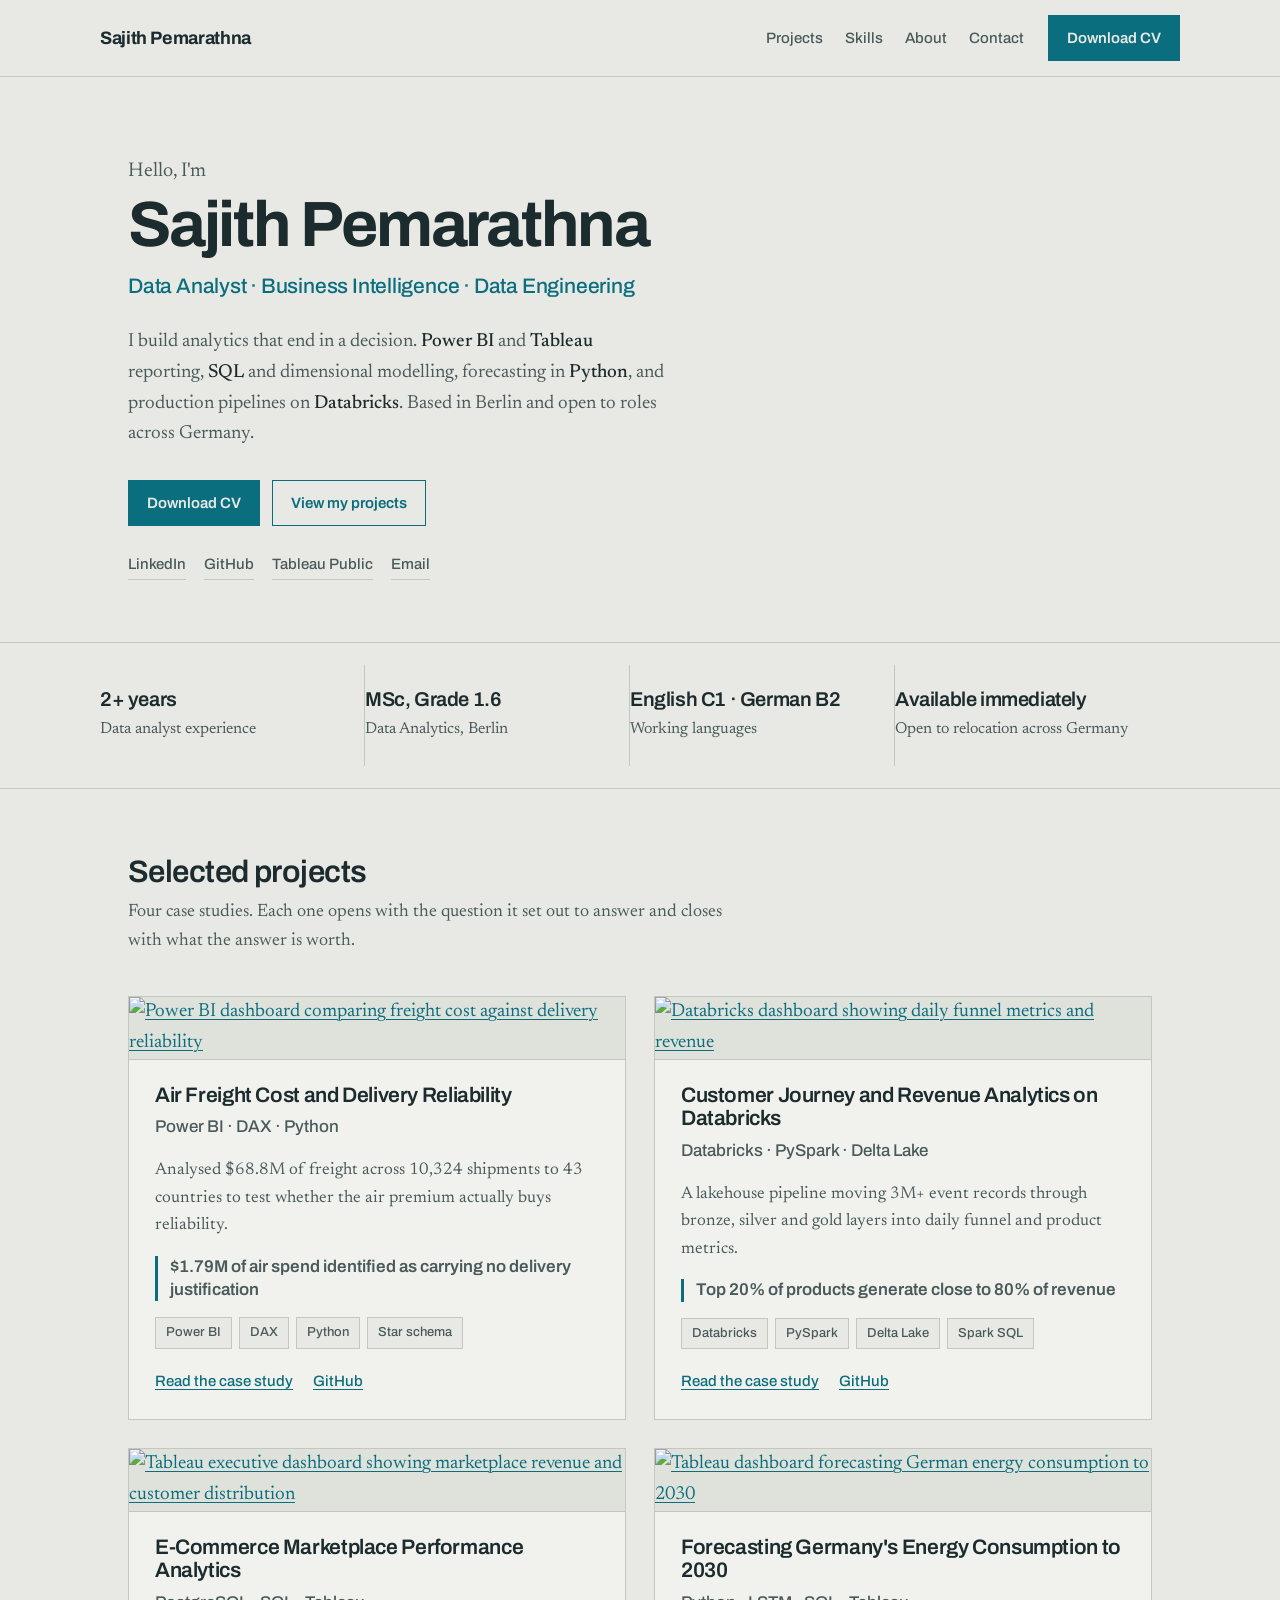
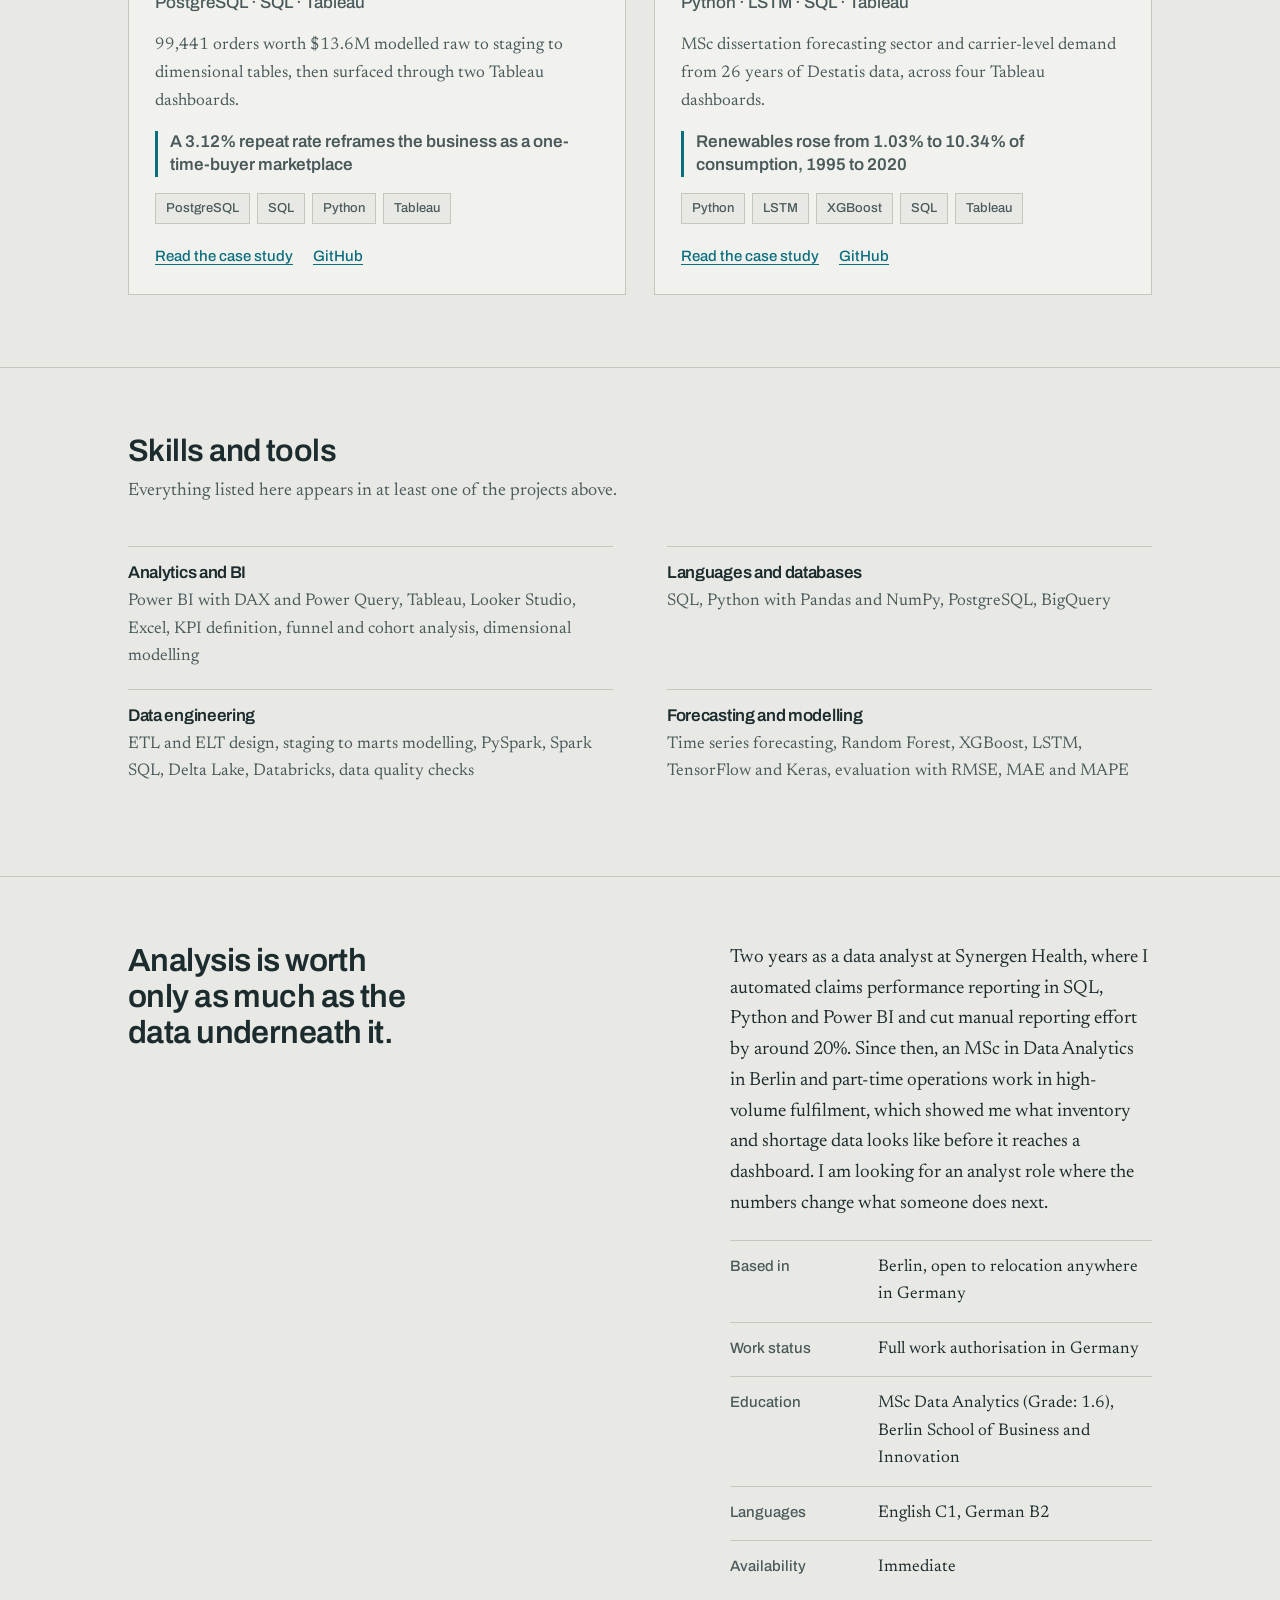
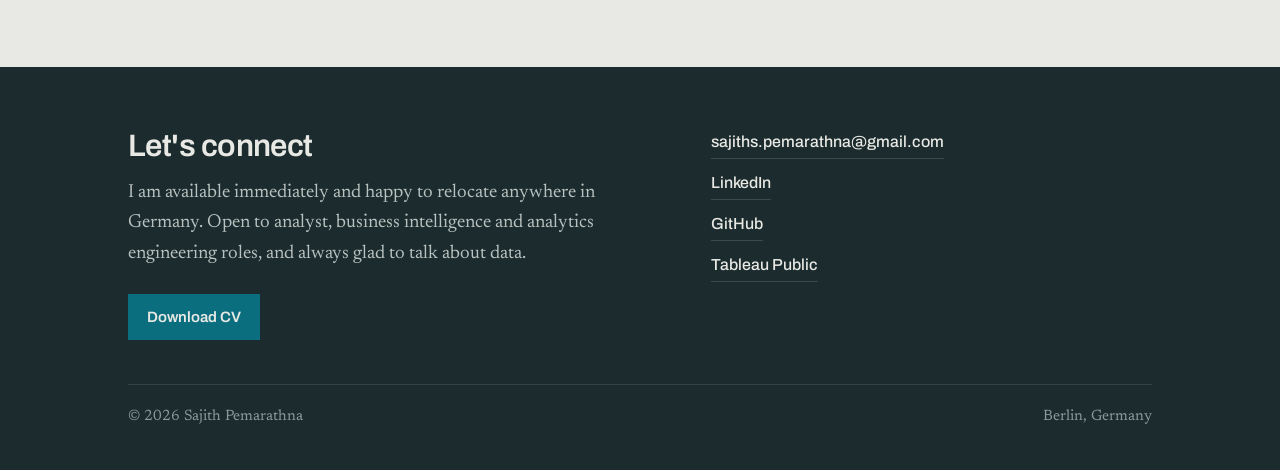
==== index.html @ 8b167ed7 "Add files via upload" ====
<!DOCTYPE html>
<html lang="en">
<head>
<meta charset="utf-8">
<meta name="viewport" content="width=device-width, initial-scale=1">
<title>Sajith Pemarathna — Data Analyst, Berlin</title>
<meta name="description" content="Data analyst in Berlin. Power BI, Tableau, SQL, Python and Databricks. Freight cost analytics, production data pipelines, marketplace performance and energy forecasting.">
<link rel="preconnect" href="https://fonts.googleapis.com">
<link rel="preconnect" href="https://fonts.gstatic.com" crossorigin>
<link href="https://fonts.googleapis.com/css2?family=Archivo:wght@400;500;600;700&family=Newsreader:ital,opsz,wght@0,6..72,300;0,6..72,400;0,6..72,500;1,6..72,400&display=swap" rel="stylesheet">
<link rel="stylesheet" href="style.css">
</head>

<body>

<nav class="nav">
  <div class="wrap nav-inner">
    <a class="nav-name" href="index.html">Sajith Pemarathna</a>
    <div class="nav-right">
      <div class="nav-links">
        <a href="#work">Projects</a>
        <a href="#skills">Skills</a>
        <a href="#about">About</a>
        <a href="#contact">Contact</a>
      </div>
      <a class="btn btn-solid" href="cv/Sajith-Pemarathna-CV.pdf" download>Download CV</a>
    </div>
  </div>
</nav>

<header class="hero">
  <div class="wrap hero-grid">
    <div>
      <p class="hero-eyebrow">Hello, I'm</p>
      <h1 class="hero-name">Sajith Pemarathna</h1>
      <p class="hero-role">Data Analyst · Business Intelligence · Data Engineering</p>
      <p class="hero-blurb">I build analytics that end in a decision. <strong>Power BI</strong> and <strong>Tableau</strong> reporting, <strong>SQL</strong> and dimensional modelling, forecasting in <strong>Python</strong>, and production pipelines on <strong>Databricks</strong>. Based in Berlin and open to roles across Germany.</p>
      <div class="hero-cta">
        <a class="btn btn-solid" href="cv/Sajith-Pemarathna-CV.pdf" download>Download CV</a>
        <a class="btn btn-ghost" href="#work">View my projects</a>
      </div>
      <div class="hero-social">
        <a href="https://www.linkedin.com/in/sajith-pemarathna">LinkedIn</a>
        <a href="https://github.com/Sajithpemarathna">GitHub</a>
        <a href="https://public.tableau.com/app/profile/sajith.pemarathna">Tableau Public</a>
        <a href="mailto:sajiths.pemarathna@gmail.com">Email</a>
      </div>
    </div>
    <div class="portrait">
      <img src="images/profile.jpg" alt="Sajith Pemarathna" onerror="this.closest('.portrait').remove()">
    </div>
  </div>
</header>

<section class="facts-strip">
  <div class="wrap">
    <div><b>2+ years</b><span>Data analyst experience</span></div>
    <div><b>MSc, Grade 1.6</b><span>Data Analytics, Berlin</span></div>
    <div><b>English C1 · German B2</b><span>Working languages</span></div>
    <div><b>Available immediately</b><span>Open to relocation across Germany</span></div>
  </div>
</section>

<section id="work" class="band">
  <div class="wrap">
    <h2 class="band-title">Selected projects</h2>
    <p class="band-sub">Four case studies. Each one opens with the question it set out to answer and closes with what the answer is worth.</p>

    <div class="cards">

      <article class="card">
        <a class="card-thumb" href="project-freight.html"><img src="images/thumb-freight.jpg" alt="Power BI dashboard comparing freight cost against delivery reliability"></a>
        <div class="card-body">
          <h3><a href="project-freight.html">Air Freight Cost and Delivery Reliability</a></h3>
          <p class="card-kicker">Power BI · DAX · Python</p>
          <p>Analysed $68.8M of freight across 10,324 shipments to 43 countries to test whether the air premium actually buys reliability.</p>
          <p class="card-stat">$1.79M of air spend identified as carrying no delivery justification</p>
          <div class="tags"><span>Power BI</span><span>DAX</span><span>Python</span><span>Star schema</span></div>
          <div class="card-links">
            <a href="project-freight.html">Read the case study</a>
            <a href="https://github.com/Sajithpemarathna/freight-cost-reliability-powerbi">GitHub</a>
          </div>
        </div>
      </article>

      <article class="card">
        <a class="card-thumb" href="project-databricks.html"><img src="images/thumb-databricks.jpg" alt="Databricks dashboard showing daily funnel metrics and revenue"></a>
        <div class="card-body">
          <h3><a href="project-databricks.html">Customer Journey and Revenue Analytics on Databricks</a></h3>
          <p class="card-kicker">Databricks · PySpark · Delta Lake</p>
          <p>A lakehouse pipeline moving 3M+ event records through bronze, silver and gold layers into daily funnel and product metrics.</p>
          <p class="card-stat">Top 20% of products generate close to 80% of revenue</p>
          <div class="tags"><span>Databricks</span><span>PySpark</span><span>Delta Lake</span><span>Spark SQL</span></div>
          <div class="card-links">
            <a href="project-databricks.html">Read the case study</a>
            <a href="https://github.com/Sajithpemarathna/ecommerce-product-funnel-analytics-databricks">GitHub</a>
          </div>
        </div>
      </article>

      <article class="card">
        <a class="card-thumb" href="project-marketplace.html"><img src="images/thumb-marketplace.jpg" alt="Tableau executive dashboard showing marketplace revenue and customer distribution"></a>
        <div class="card-body">
          <h3><a href="project-marketplace.html">E-Commerce Marketplace Performance Analytics</a></h3>
          <p class="card-kicker">PostgreSQL · SQL · Tableau</p>
          <p>99,441 orders worth $13.6M modelled raw to staging to dimensional tables, then surfaced through two Tableau dashboards.</p>
          <p class="card-stat">A 3.12% repeat rate reframes the business as a one-time-buyer marketplace</p>
          <div class="tags"><span>PostgreSQL</span><span>SQL</span><span>Python</span><span>Tableau</span></div>
          <div class="card-links">
            <a href="project-marketplace.html">Read the case study</a>
            <a href="https://github.com/Sajithpemarathna/olist-ecommerce-analytics">GitHub</a>
          </div>
        </div>
      </article>

      <article class="card">
        <a class="card-thumb" href="project-energy.html"><img src="images/thumb-energy.jpg" alt="Tableau dashboard forecasting German energy consumption to 2030"></a>
        <div class="card-body">
          <h3><a href="project-energy.html">Forecasting Germany's Energy Consumption to 2030</a></h3>
          <p class="card-kicker">Python · LSTM · SQL · Tableau</p>
          <p>MSc dissertation forecasting sector and carrier-level demand from 26 years of Destatis data, across four Tableau dashboards.</p>
          <p class="card-stat">Renewables rose from 1.03% to 10.34% of consumption, 1995 to 2020</p>
          <div class="tags"><span>Python</span><span>LSTM</span><span>XGBoost</span><span>SQL</span><span>Tableau</span></div>
          <div class="card-links">
            <a href="project-energy.html">Read the case study</a>
            <a href="https://github.com/Sajithpemarathna/Energy-Consumption-Forecasting-in-Germany-Using-Machine-Learning">GitHub</a>
          </div>
        </div>
      </article>

    </div>
  </div>
</section>

<section id="skills" class="band">
  <div class="wrap">
    <h2 class="band-title">Skills and tools</h2>
    <p class="band-sub">Everything listed here appears in at least one of the projects above.</p>
    <div class="skills">
      <div>
        <h3>Analytics and BI</h3>
        <p>Power BI with DAX and Power Query, Tableau, Looker Studio, Excel, KPI definition, funnel and cohort analysis, dimensional modelling</p>
      </div>
      <div>
        <h3>Languages and databases</h3>
        <p>SQL, Python with Pandas and NumPy, PostgreSQL, BigQuery</p>
      </div>
      <div>
        <h3>Data engineering</h3>
        <p>ETL and ELT design, staging to marts modelling, PySpark, Spark SQL, Delta Lake, Databricks, data quality checks</p>
      </div>
      <div>
        <h3>Forecasting and modelling</h3>
        <p>Time series forecasting, Random Forest, XGBoost, LSTM, TensorFlow and Keras, evaluation with RMSE, MAE and MAPE</p>
      </div>
    </div>
  </div>
</section>

<section id="about" class="band">
  <div class="wrap about-grid">
    <div>
      <h2>Analysis is worth only as much as the data underneath it.</h2>
    </div>
    <div>
      <p>Two years as a data analyst at Synergen Health, where I automated claims performance reporting in SQL, Python and Power BI and cut manual reporting effort by around 20%. Since then, an MSc in Data Analytics in Berlin and part-time operations work in high-volume fulfilment, which showed me what inventory and shortage data looks like before it reaches a dashboard. I am looking for an analyst role where the numbers change what someone does next.</p>
      <dl class="facts">
        <div><dt>Based in</dt><dd>Berlin, open to relocation anywhere in Germany</dd></div>
        <div><dt>Work status</dt><dd>Full work authorisation in Germany</dd></div>
        <div><dt>Education</dt><dd>MSc Data Analytics (Grade: 1.6), Berlin School of Business and Innovation</dd></div>
        <div><dt>Languages</dt><dd>English C1, German B2</dd></div>
        <div><dt>Availability</dt><dd>Immediate</dd></div>
      </dl>
    </div>
  </div>
</section>

<footer id="contact" class="site-footer">
  <div class="wrap">
    <div class="footer-grid">
      <div>
        <h2>Let's connect</h2>
        <p>I am available immediately and happy to relocate anywhere in Germany. Open to analyst, business intelligence and analytics engineering roles, and always glad to talk about data.</p>
        <p style="margin-top:24px;"><a class="btn btn-solid" href="cv/Sajith-Pemarathna-CV.pdf" download>Download CV</a></p>
      </div>
      <div class="footer-links">
        <a href="mailto:sajiths.pemarathna@gmail.com">sajiths.pemarathna@gmail.com</a>
        <a href="https://www.linkedin.com/in/sajith-pemarathna">LinkedIn</a>
        <a href="https://github.com/Sajithpemarathna">GitHub</a>
        <a href="https://public.tableau.com/app/profile/sajith.pemarathna">Tableau Public</a>
      </div>
    </div>
    <div class="footer-base">
      <span>© 2026 Sajith Pemarathna</span>
      <span>Berlin, Germany</span>
    </div>
  </div>
</footer>

</body>
</html>
---- style.css ----
/* ============================================================
   Sajith Pemarathna — portfolio stylesheet
   Shared by index.html and the four project pages.
   ============================================================ */

:root{
  --paper:#E8E9E4;
  --paper-deep:#DFE1DB;
  --card:#F1F2EE;
  --ink:#1C2B2D;
  --ink-soft:#4A5A5B;
  --rule:#C3C7BE;
  --teal:#0B6E7F;
  --teal-dark:#08505D;
  --oxblood:#8C2F39;
  --measure:68ch;
}

*{box-sizing:border-box;}
html{-webkit-text-size-adjust:100%;scroll-behavior:smooth;}

body{
  margin:0;
  background:var(--paper);
  color:var(--ink);
  font-family:"Newsreader",Georgia,"Times New Roman",serif;
  font-size:19px;
  line-height:1.62;
}

.wrap{max-width:1080px;margin:0 auto;padding:0 28px;}

a{color:var(--teal);text-underline-offset:3px;text-decoration-thickness:1px;}
a:hover{color:var(--ink);}
a:focus-visible{outline:2px solid var(--teal);outline-offset:3px;border-radius:2px;}

h1,h2,h3,h4{
  font-family:"Archivo",system-ui,sans-serif;
  font-weight:600;line-height:1.12;letter-spacing:-0.018em;margin:0;
}

p{margin:0 0 1.05em;max-width:var(--measure);}
p:last-child{margin-bottom:0;}

/* ---------------- navigation ---------------- */
.nav{
  position:sticky;top:0;z-index:50;
  background:rgba(232,233,228,.94);
  backdrop-filter:saturate(1.2) blur(8px);
  border-bottom:1px solid var(--rule);
}
.nav-inner{display:flex;align-items:center;justify-content:space-between;gap:20px;padding:15px 0;}
.nav-name{
  font-family:"Archivo",sans-serif;font-weight:700;font-size:18px;
  letter-spacing:-0.02em;text-decoration:none;color:var(--ink);white-space:nowrap;
}
.nav-right{display:flex;align-items:center;gap:24px;}
.nav-links{display:flex;gap:22px;font-family:"Archivo",sans-serif;font-size:15px;font-weight:500;}
.nav-links a{text-decoration:none;color:var(--ink-soft);}
.nav-links a:hover,.nav-links a[aria-current="page"]{color:var(--teal);}

.btn{
  font-family:"Archivo",sans-serif;font-size:15px;font-weight:600;
  text-decoration:none;padding:10px 18px;display:inline-block;
  border:1px solid var(--teal);white-space:nowrap;
}
.btn-solid{background:var(--teal);color:var(--paper);}
.btn-solid:hover{background:var(--teal-dark);color:var(--paper);}
.btn-ghost{color:var(--teal);background:transparent;}
.btn-ghost:hover{background:var(--teal);color:var(--paper);}

/* ---------------- hero ---------------- */
.hero{padding:78px 0 62px;}
.hero-grid{display:grid;grid-template-columns:minmax(0,1fr) 250px;gap:0 60px;align-items:start;}
.hero-eyebrow{font-size:20px;color:var(--ink-soft);margin:0 0 4px;}
.hero-name{
  font-family:"Archivo",sans-serif;font-weight:700;
  font-size:clamp(38px,6vw,64px);line-height:1.02;
  letter-spacing:-0.035em;margin:0 0 12px;
}
.hero-role{
  font-family:"Archivo",sans-serif;font-weight:500;
  font-size:clamp(17px,2.1vw,21px);letter-spacing:-0.01em;
  color:var(--teal);margin:0 0 24px;
}
.hero-blurb{font-size:19px;color:var(--ink-soft);max-width:54ch;margin:0 0 30px;}
.hero-blurb strong{color:var(--ink);font-weight:500;}
.hero-cta{display:flex;flex-wrap:wrap;gap:12px;margin-bottom:26px;}
.hero-social{display:flex;flex-wrap:wrap;gap:8px 18px;font-family:"Archivo",sans-serif;font-size:15px;font-weight:500;}
.hero-social a{text-decoration:none;color:var(--ink-soft);border-bottom:1px solid var(--rule);padding-bottom:2px;}
.hero-social a:hover{color:var(--teal);border-bottom-color:var(--teal);}
.portrait img{
  width:100%;aspect-ratio:1/1;object-fit:cover;display:block;
  border:1px solid var(--rule);background:var(--paper-deep);
}

/* ---------------- facts strip ---------------- */
.facts-strip{border-top:1px solid var(--rule);border-bottom:1px solid var(--rule);}
.facts-strip .wrap{display:grid;grid-template-columns:repeat(4,1fr);}
.facts-strip div{padding:22px 20px 22px 0;border-right:1px solid var(--rule);}
.facts-strip div:last-child{border-right:0;}
.facts-strip b{
  display:block;font-family:"Archivo",sans-serif;font-weight:600;font-size:20px;
  letter-spacing:-0.02em;margin-bottom:3px;line-height:1.2;
}
.facts-strip span{font-size:16px;color:var(--ink-soft);}

/* ---------------- sections ---------------- */
.band{padding:66px 0 72px;}
.band + .band{border-top:1px solid var(--rule);}
.band-title{font-size:clamp(24px,3vw,31px);margin:0 0 8px;}
.band-sub{color:var(--ink-soft);font-size:18px;margin:0 0 40px;max-width:60ch;}

/* ---------------- project cards ---------------- */
.cards{display:grid;grid-template-columns:repeat(2,minmax(0,1fr));gap:28px;}
.card{
  background:var(--card);border:1px solid var(--rule);
  display:flex;flex-direction:column;
}
.card-thumb{display:block;border-bottom:1px solid var(--rule);}
.card-thumb img{width:100%;height:auto;display:block;background:var(--paper-deep);}
.card-body{padding:24px 26px 26px;display:flex;flex-direction:column;flex:1;}
.card h3{font-size:21px;margin:0 0 6px;}
.card h3 a{text-decoration:none;color:var(--ink);}
.card h3 a:hover{color:var(--teal);}
.card-kicker{font-family:"Archivo",sans-serif;font-size:14px;font-weight:500;color:var(--teal);margin:0 0 12px;}
.card p{font-size:17px;color:var(--ink-soft);margin:0 0 16px;max-width:none;}
.card-stat{
  font-family:"Archivo",sans-serif;font-size:15px;font-weight:600;
  color:var(--ink);border-left:3px solid var(--teal);padding-left:12px;margin:0 0 18px;line-height:1.35;
}
.tags{display:flex;flex-wrap:wrap;gap:7px;margin:0 0 20px;}
.tags span{
  font-family:"Archivo",sans-serif;font-size:13px;font-weight:500;
  color:var(--ink-soft);border:1px solid var(--rule);padding:4px 10px;background:var(--paper);
}
.card-links{margin-top:auto;display:flex;flex-wrap:wrap;gap:8px 20px;font-family:"Archivo",sans-serif;font-size:15px;font-weight:500;}

/* ---------------- skills ---------------- */
.skills{display:grid;grid-template-columns:repeat(2,minmax(0,1fr));gap:0 54px;}
.skills div{border-top:1px solid var(--rule);padding:16px 0 18px;}
.skills h3{font-size:17px;margin:0 0 6px;}
.skills p{font-size:17px;color:var(--ink-soft);margin:0;}

/* ---------------- about ---------------- */
.about-grid{display:grid;grid-template-columns:minmax(0,1.3fr) minmax(0,1fr);gap:22px 54px;}
.about-grid h2{font-size:clamp(24px,3vw,32px);max-width:16ch;}
.facts{margin:0;}
.facts div{
  border-top:1px solid var(--rule);padding:13px 0;
  display:grid;grid-template-columns:132px 1fr;gap:16px;font-size:17px;
}
.facts dt{font-family:"Archivo",sans-serif;font-size:15px;font-weight:500;color:var(--ink-soft);}
.facts dd{margin:0;}

/* ---------------- footer ---------------- */
.site-footer{background:var(--ink);color:var(--paper);padding:62px 0 40px;margin-top:0;}
.site-footer h2{font-size:clamp(24px,3vw,31px);margin:0 0 14px;color:var(--paper);}
.site-footer p{color:#B8C2C0;max-width:52ch;}
.footer-grid{display:grid;grid-template-columns:minmax(0,1.2fr) minmax(0,1fr);gap:34px 54px;align-items:start;}
.footer-links{display:flex;flex-direction:column;gap:11px;font-family:"Archivo",sans-serif;font-size:16px;font-weight:500;}
.footer-links a{color:var(--paper);text-decoration:none;border-bottom:1px solid #3B4A4C;padding-bottom:3px;width:fit-content;}
.footer-links a:hover{border-bottom-color:var(--paper);color:#fff;}
.footer-base{
  border-top:1px solid #334244;margin-top:44px;padding-top:20px;
  font-size:15px;color:#8C9A99;display:flex;flex-wrap:wrap;gap:10px 28px;justify-content:space-between;
}

/* ============================================================
   Case-study page components
   ============================================================ */
.case-head{padding:52px 0 0;}
.back-link{
  font-family:"Archivo",sans-serif;font-size:15px;font-weight:500;
  text-decoration:none;display:inline-block;margin-bottom:26px;
}
.case-title{font-size:clamp(30px,4.2vw,46px);margin:0 0 10px;letter-spacing:-0.03em;}
.case-kicker{font-family:"Archivo",sans-serif;font-size:16px;font-weight:500;color:var(--teal);margin:0 0 28px;}
.case-question{font-size:22px;line-height:1.48;max-width:62ch;margin:0 0 38px;}
.case-intro{font-size:19px;max-width:66ch;margin:0 0 38px;}

.scale{
  display:grid;grid-template-columns:repeat(4,1fr);
  border-top:1px solid var(--rule);border-bottom:1px solid var(--rule);margin:0 0 46px;
}
.scale div{padding:16px 18px 16px 0;border-right:1px solid var(--rule);}
.scale div:last-child{border-right:0;}
.scale b{
  display:block;font-family:"Archivo",sans-serif;font-weight:600;font-size:24px;
  font-variant-numeric:tabular-nums;letter-spacing:-0.02em;margin-bottom:2px;
}
.scale span{font-size:16px;color:var(--ink-soft);}

.compare{background:var(--paper-deep);border-left:3px solid var(--ink);padding:36px 34px 32px;margin:0 0 50px;}
.compare-head{
  font-family:"Archivo",sans-serif;font-size:21px;font-weight:600;
  letter-spacing:-0.02em;max-width:46ch;margin:0 0 30px;line-height:1.3;
}
.metric{margin-bottom:26px;}
.metric:last-of-type{margin-bottom:0;}
.metric-name{font-family:"Archivo",sans-serif;font-size:15px;font-weight:500;color:var(--ink-soft);margin-bottom:12px;}
.row{display:grid;grid-template-columns:62px 1fr;gap:14px;align-items:center;margin-bottom:8px;}
.row-name{font-family:"Archivo",sans-serif;font-size:16px;font-weight:500;}
.track{position:relative;height:30px;}
.bar{height:30px;background:var(--teal);width:0;animation:grow .9s cubic-bezier(.22,.9,.3,1) forwards;}
.bar.alt{background:var(--ink-soft);}
.bar-value{
  position:absolute;top:0;left:0;height:30px;display:flex;align-items:center;padding-left:12px;
  font-family:"Archivo",sans-serif;font-weight:600;font-size:15px;
  font-variant-numeric:tabular-nums;color:#fff;white-space:nowrap;
}
@keyframes grow{to{width:var(--w);}}
@media (prefers-reduced-motion:reduce){.bar{animation:none;width:var(--w);}}

.page-block{border-top:1px solid var(--rule);padding-top:32px;margin-bottom:44px;}
.page-block h4{font-size:21px;margin:0 0 16px;max-width:38ch;}
.page-block p{font-size:18px;color:var(--ink-soft);}
.page-block p strong{color:var(--ink);font-weight:500;}

.findings{list-style:none;padding:0;margin:0 0 40px;max-width:var(--measure);}
.findings li{border-top:1px solid var(--rule);padding:20px 0;}
.findings li:last-child{border-bottom:1px solid var(--rule);}
.findings b{
  font-family:"Archivo",sans-serif;font-weight:600;font-size:18px;
  letter-spacing:-0.015em;display:block;margin-bottom:5px;
}
.findings span{color:var(--ink-soft);font-size:18px;}

.check{width:100%;border-collapse:collapse;margin:0 0 16px;max-width:440px;}
.check caption{
  font-family:"Archivo",sans-serif;font-size:15px;font-weight:500;
  color:var(--ink-soft);text-align:left;padding-bottom:9px;
}
.check th,.check td{
  border-bottom:1px solid var(--rule);padding:8px 14px 8px 0;
  font-size:17px;font-variant-numeric:tabular-nums;text-align:right;
}
.check th{font-family:"Archivo",sans-serif;font-weight:500;font-size:14px;color:var(--ink-soft);}
.check th:first-child,.check td:first-child{text-align:left;}
.check thead th{border-bottom:1px solid var(--ink);}
.flag{color:var(--oxblood);font-family:"Archivo",sans-serif;font-weight:600;font-size:15px;}

.stack-line{
  border-top:1px solid var(--rule);padding-top:18px;margin-bottom:26px;
  font-size:17px;color:var(--ink-soft);max-width:var(--measure);
}
.stack-line b{
  font-family:"Archivo",sans-serif;font-weight:500;color:var(--ink);
  font-size:15px;display:block;margin-bottom:3px;
}

.links{display:flex;flex-wrap:wrap;gap:10px;}
.links a{
  font-family:"Archivo",sans-serif;font-size:15px;font-weight:500;
  text-decoration:none;border:1px solid var(--teal);color:var(--teal);padding:9px 17px;
}
.links a:hover{background:var(--teal);color:var(--paper);}

figure.shot{margin:0 0 38px;}
figure.shot a{display:block;}
figure.shot img{max-width:100%;height:auto;display:block;border:1px solid var(--rule);background:var(--paper-deep);}
figure.shot figcaption{font-size:15px;color:var(--ink-soft);padding-top:9px;max-width:62ch;}

/* next / previous project */
.case-nav{border-top:2px solid var(--ink);padding:34px 0 76px;display:flex;flex-wrap:wrap;gap:16px 40px;justify-content:space-between;}
.case-nav a{font-family:"Archivo",sans-serif;font-size:16px;font-weight:600;text-decoration:none;}
.case-nav small{display:block;font-family:"Archivo",sans-serif;font-size:14px;font-weight:500;color:var(--ink-soft);margin-bottom:3px;}

/* ---------------- responsive ---------------- */
@media (max-width:900px){
  .cards{grid-template-columns:1fr;}
}
@media (max-width:820px){
  body{font-size:18px;}
  .wrap{padding:0 20px;}
  .nav-links{display:none;}
  .hero{padding:44px 0 46px;}
  .hero-grid{grid-template-columns:1fr;gap:28px;}
  .portrait{width:124px;}
  .facts-strip .wrap{grid-template-columns:repeat(2,1fr);}
  .facts-strip div:nth-child(2){border-right:0;}
  .facts-strip div:nth-child(1),.facts-strip div:nth-child(2){border-bottom:1px solid var(--rule);}
  .skills,.about-grid,.footer-grid{grid-template-columns:1fr;}
  .about-grid{gap:16px;}
  .scale{grid-template-columns:repeat(2,1fr);}
  .scale div:nth-child(2){border-right:0;}
  .scale div:nth-child(1),.scale div:nth-child(2){border-bottom:1px solid var(--rule);}
  .compare{padding:28px 22px;}
  .facts div{grid-template-columns:1fr;gap:2px;}
  .check th,.check td{font-size:16px;}
}
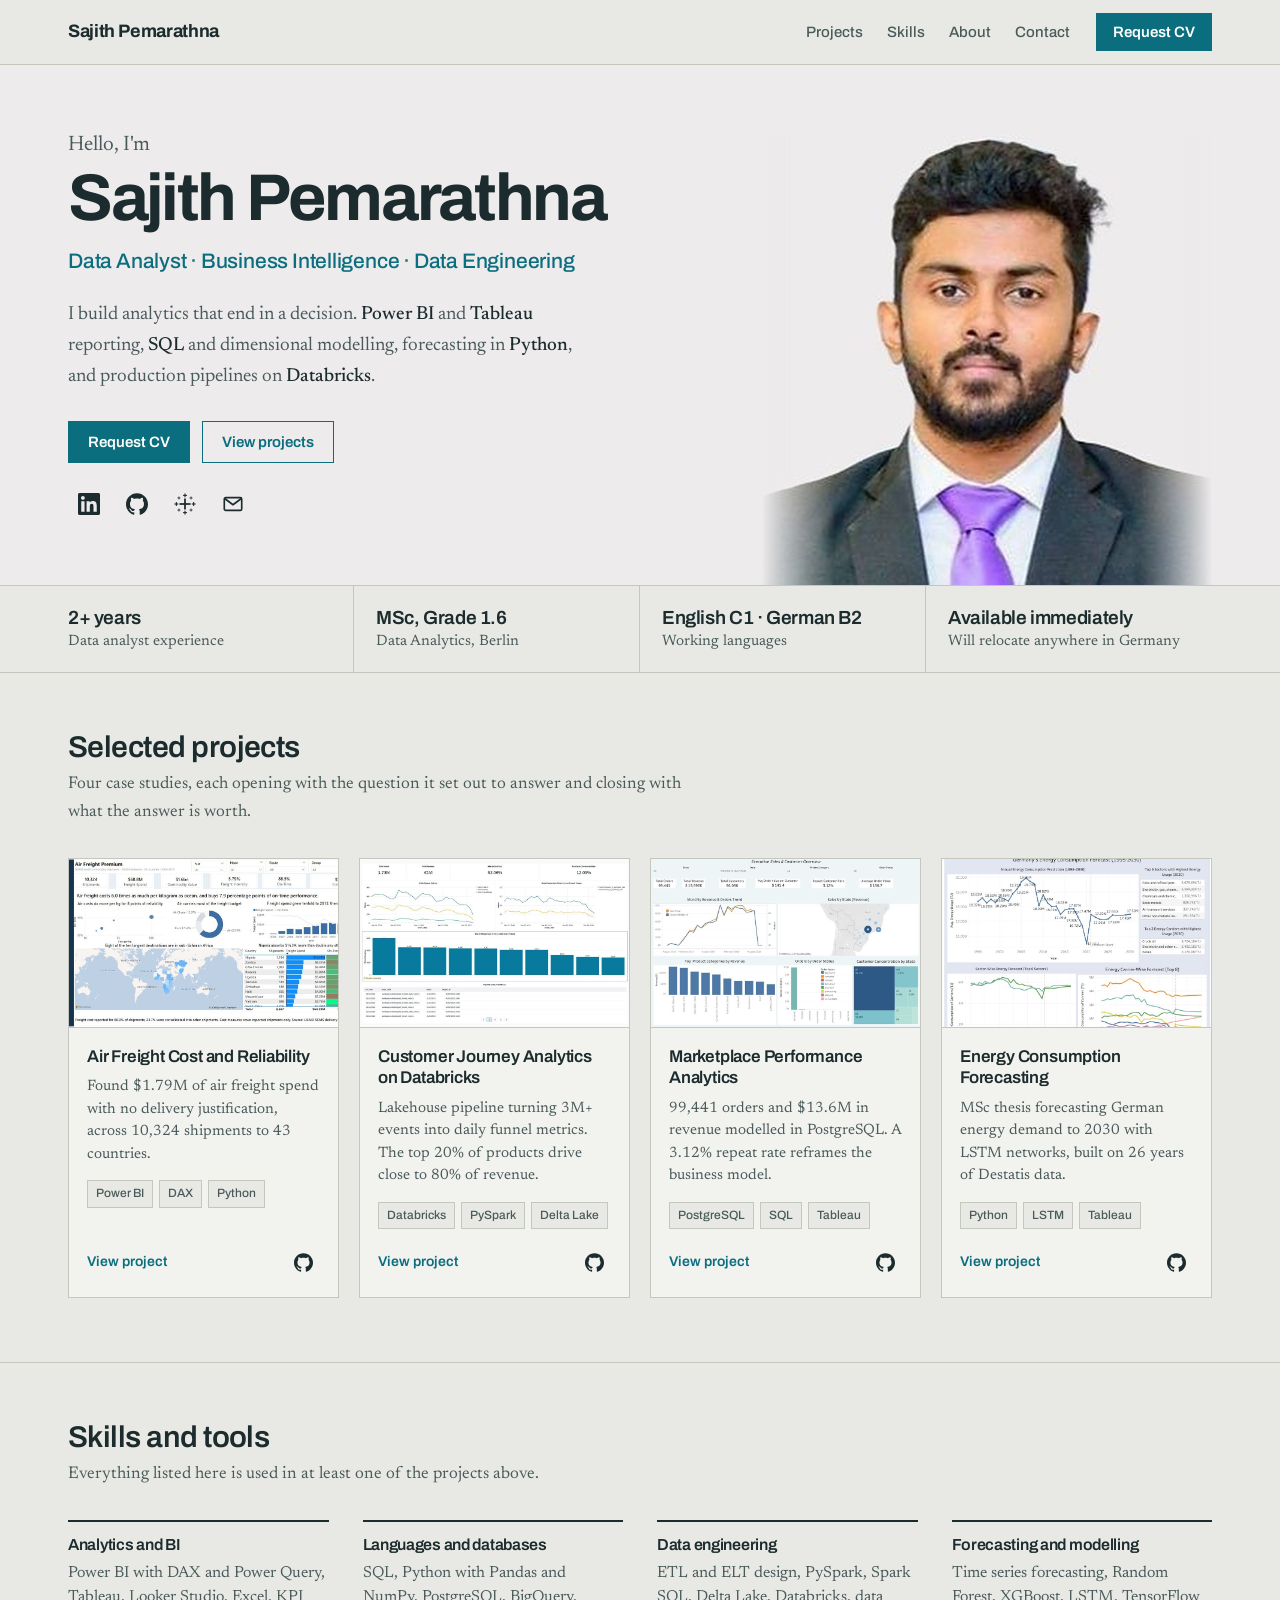
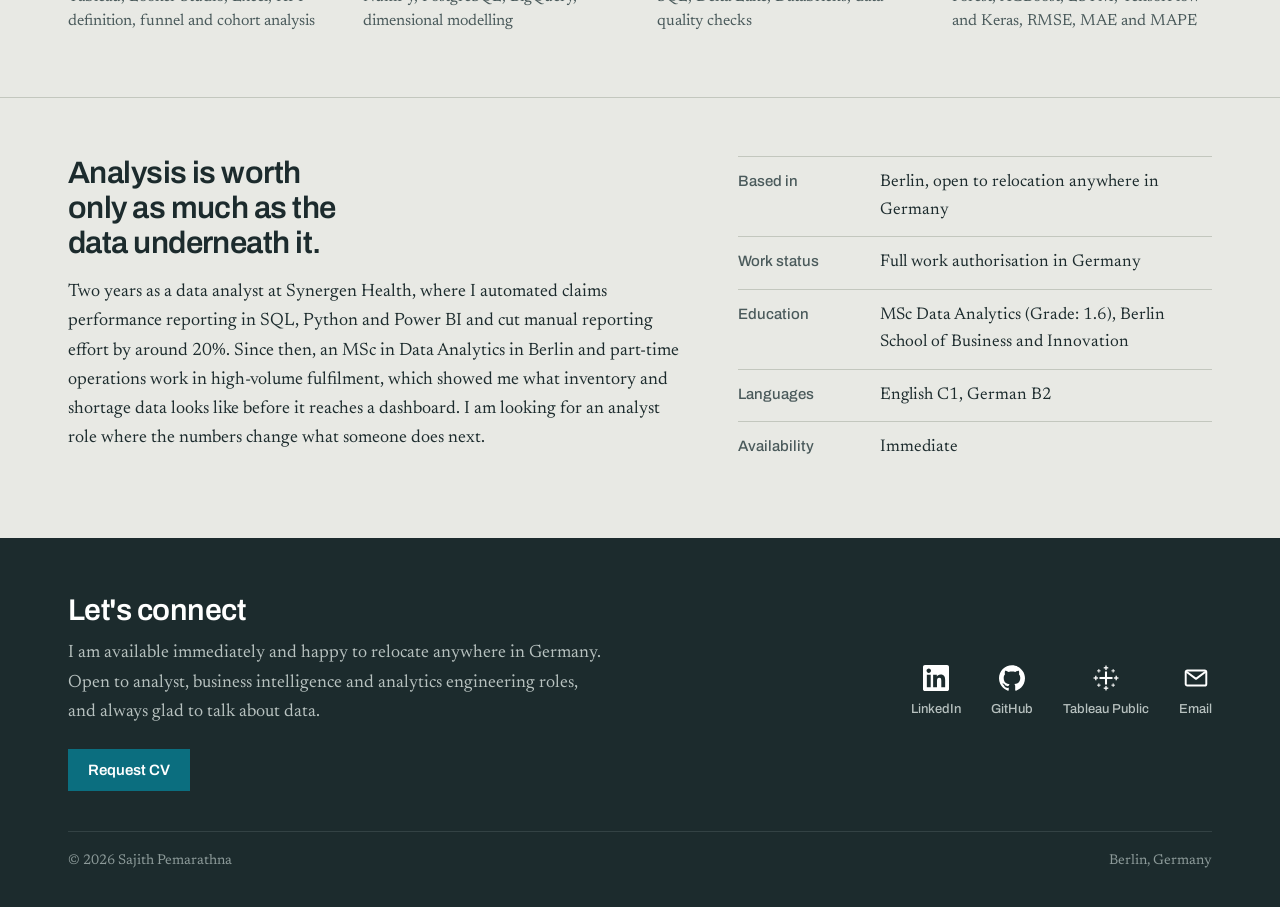
==== commit 46fccb8a: "Add files via upload" ====
--- a/index.html
+++ b/index.html
@@ -3,11 +3,11 @@
 <head>
 <meta charset="utf-8">
 <meta name="viewport" content="width=device-width, initial-scale=1">
-<title>Sajith Pemarathna — Data Analyst, Berlin</title>
-<meta name="description" content="Data analyst in Berlin. Power BI, Tableau, SQL, Python and Databricks. Freight cost analytics, production data pipelines, marketplace performance and energy forecasting.">
+<title>Sajith Pemarathna &mdash; Data Analyst, Berlin</title>
+<meta name="description" content="Data analyst in Berlin. Power BI, Tableau, SQL, Python and Databricks. Available immediately and open to relocation anywhere in Germany.">
 <link rel="preconnect" href="https://fonts.googleapis.com">
 <link rel="preconnect" href="https://fonts.gstatic.com" crossorigin>
-<link href="https://fonts.googleapis.com/css2?family=Archivo:wght@400;500;600;700&family=Newsreader:ital,opsz,wght@0,6..72,300;0,6..72,400;0,6..72,500;1,6..72,400&display=swap" rel="stylesheet">
+<link href="https://fonts.googleapis.com/css2?family=Archivo:wght@400;500;600;700&amp;family=Newsreader:ital,opsz,wght@0,6..72,300;0,6..72,400;0,6..72,500;1,6..72,400&amp;display=swap" rel="stylesheet">
 <link rel="stylesheet" href="style.css">
 </head>
 
@@ -23,31 +23,26 @@
         <a href="#about">About</a>
         <a href="#contact">Contact</a>
       </div>
-      <a class="btn btn-solid" href="cv/Sajith-Pemarathna-CV.pdf" download>Download CV</a>
+      <a class="btn btn-solid" href="mailto:sajiths.pemarathna@gmail.com?subject=CV%20request" data-cv-request>Request CV</a>
     </div>
   </div>
 </nav>
 
 <header class="hero">
   <div class="wrap hero-grid">
-    <div>
+    <div class="hero-text">
       <p class="hero-eyebrow">Hello, I'm</p>
       <h1 class="hero-name">Sajith Pemarathna</h1>
-      <p class="hero-role">Data Analyst · Business Intelligence · Data Engineering</p>
-      <p class="hero-blurb">I build analytics that end in a decision. <strong>Power BI</strong> and <strong>Tableau</strong> reporting, <strong>SQL</strong> and dimensional modelling, forecasting in <strong>Python</strong>, and production pipelines on <strong>Databricks</strong>. Based in Berlin and open to roles across Germany.</p>
+      <p class="hero-role">Data Analyst &middot; Business Intelligence &middot; Data Engineering</p>
+      <p class="hero-blurb">I build analytics that end in a decision. <strong>Power BI</strong> and <strong>Tableau</strong> reporting, <strong>SQL</strong> and dimensional modelling, forecasting in <strong>Python</strong>, and production pipelines on <strong>Databricks</strong>.</p>
       <div class="hero-cta">
-        <a class="btn btn-solid" href="cv/Sajith-Pemarathna-CV.pdf" download>Download CV</a>
-        <a class="btn btn-ghost" href="#work">View my projects</a>
+        <a class="btn btn-solid" href="mailto:sajiths.pemarathna@gmail.com?subject=CV%20request" data-cv-request>Request CV</a>
+        <a class="btn btn-ghost" href="#work">View projects</a>
       </div>
-      <div class="hero-social">
-        <a href="https://www.linkedin.com/in/sajith-pemarathna">LinkedIn</a>
-        <a href="https://github.com/Sajithpemarathna">GitHub</a>
-        <a href="https://public.tableau.com/app/profile/sajith.pemarathna">Tableau Public</a>
-        <a href="mailto:sajiths.pemarathna@gmail.com">Email</a>
-      </div>
+      <div class="icons"><a class="icon-link" href="https://www.linkedin.com/in/sajith-pemarathna" aria-label="LinkedIn" title="LinkedIn"><svg viewBox="0 0 24 24" fill="currentColor" aria-hidden="true"><path d="M20.447 20.452h-3.554v-5.569c0-1.328-.027-3.037-1.852-3.037-1.853 0-2.136 1.445-2.136 2.939v5.667H9.351V9h3.414v1.561h.046c.477-.9 1.637-1.85 3.37-1.85 3.601 0 4.267 2.37 4.267 5.455v6.286zM5.337 7.433c-1.144 0-2.063-.926-2.063-2.065 0-1.138.92-2.063 2.063-2.063 1.14 0 2.064.925 2.064 2.063 0 1.139-.925 2.065-2.064 2.065zm1.782 13.019H3.555V9h3.564v11.452zM22.225 0H1.771C.792 0 0 .774 0 1.729v20.542C0 23.227.792 24 1.771 24h20.451C23.2 24 24 23.227 24 22.271V1.729C24 .774 23.2 0 22.222 0h.003z"/></svg></a><a class="icon-link" href="https://github.com/Sajithpemarathna" aria-label="GitHub" title="GitHub"><svg viewBox="0 0 24 24" fill="currentColor" aria-hidden="true"><path d="M12 .297c-6.63 0-12 5.373-12 12 0 5.303 3.438 9.8 8.205 11.385.6.113.82-.258.82-.577 0-.285-.01-1.04-.015-2.04-3.338.724-4.042-1.61-4.042-1.61C4.422 18.07 3.633 17.7 3.633 17.7c-1.087-.744.084-.729.084-.729 1.205.084 1.838 1.236 1.838 1.236 1.07 1.835 2.809 1.305 3.495.998.108-.776.417-1.305.76-1.605-2.665-.3-5.466-1.332-5.466-5.93 0-1.31.465-2.38 1.235-3.22-.135-.303-.54-1.523.105-3.176 0 0 1.005-.322 3.3 1.23.96-.267 1.98-.399 3-.405 1.02.006 2.04.138 3 .405 2.28-1.552 3.285-1.23 3.285-1.23.645 1.653.24 2.873.12 3.176.765.84 1.23 1.91 1.23 3.22 0 4.61-2.805 5.625-5.475 5.92.42.36.81 1.096.81 2.22 0 1.606-.015 2.896-.015 3.286 0 .315.21.69.825.57C20.565 22.092 24 17.592 24 12.297c0-6.627-5.373-12-12-12"/></svg></a><a class="icon-link" href="https://public.tableau.com/app/profile/sajith.pemarathna" aria-label="Tableau Public" title="Tableau Public"><svg viewBox="0 0 24 24" fill="currentColor" aria-hidden="true"><rect x="11.05" y="6" width="1.9" height="12"/><rect x="6" y="11.05" width="12" height="1.9"/><rect x="11.4" y="0.5" width="1.2" height="4.2"/><rect x="9.9" y="2" width="4.2" height="1.2"/><rect x="11.4" y="19.3" width="1.2" height="4.2"/><rect x="9.9" y="20.8" width="4.2" height="1.2"/><rect x="2" y="9.9" width="1.2" height="4.2"/><rect x="0.5" y="11.4" width="4.2" height="1.2"/><rect x="20.8" y="9.9" width="1.2" height="4.2"/><rect x="19.3" y="11.4" width="4.2" height="1.2"/><rect x="4.95" y="3.8" width="0.9" height="3.2"/><rect x="3.8" y="4.95" width="3.2" height="0.9"/><rect x="18.15" y="3.8" width="0.9" height="3.2"/><rect x="17" y="4.95" width="3.2" height="0.9"/><rect x="4.95" y="17" width="0.9" height="3.2"/><rect x="3.8" y="18.15" width="3.2" height="0.9"/><rect x="18.15" y="17" width="0.9" height="3.2"/><rect x="17" y="18.15" width="3.2" height="0.9"/></svg></a><a class="icon-link" href="mailto:sajiths.pemarathna@gmail.com" aria-label="Email" title="Email"><svg viewBox="0 0 24 24" fill="none" stroke="currentColor" stroke-width="1.8" stroke-linecap="round" stroke-linejoin="round" aria-hidden="true"><rect x="2.5" y="5" width="19" height="14" rx="1.5"/><path d="M3.2 6.3 12 12.8l8.8-6.5"/></svg></a></div>
     </div>
-    <div class="portrait">
-      <img src="images/profile.jpg" alt="Sajith Pemarathna" onerror="this.closest('.portrait').remove()">
+    <div class="hero-photo">
+      <img src="images/profile-hero.jpg" alt="Sajith Pemarathna" width="634" height="634">
     </div>
   </div>
 </header>
@@ -56,78 +51,64 @@
   <div class="wrap">
     <div><b>2+ years</b><span>Data analyst experience</span></div>
     <div><b>MSc, Grade 1.6</b><span>Data Analytics, Berlin</span></div>
-    <div><b>English C1 · German B2</b><span>Working languages</span></div>
-    <div><b>Available immediately</b><span>Open to relocation across Germany</span></div>
+    <div><b>English C1 &middot; German B2</b><span>Working languages</span></div>
+    <div><b>Available immediately</b><span>Will relocate anywhere in Germany</span></div>
   </div>
 </section>
 
 <section id="work" class="band">
   <div class="wrap">
     <h2 class="band-title">Selected projects</h2>
-    <p class="band-sub">Four case studies. Each one opens with the question it set out to answer and closes with what the answer is worth.</p>
-
+    <p class="band-sub">Four case studies, each opening with the question it set out to answer and closing with what the answer is worth.</p>
     <div class="cards">
-
       <article class="card">
-        <a class="card-thumb" href="project-freight.html"><img src="images/thumb-freight.jpg" alt="Power BI dashboard comparing freight cost against delivery reliability"></a>
+        <a class="card-thumb" href="project-freight.html" tabindex="-1" aria-hidden="true"><img src="images/thumb-freight.jpg" alt="" loading="lazy" width="900" height="560"></a>
         <div class="card-body">
-          <h3><a href="project-freight.html">Air Freight Cost and Delivery Reliability</a></h3>
-          <p class="card-kicker">Power BI · DAX · Python</p>
-          <p>Analysed $68.8M of freight across 10,324 shipments to 43 countries to test whether the air premium actually buys reliability.</p>
-          <p class="card-stat">$1.79M of air spend identified as carrying no delivery justification</p>
-          <div class="tags"><span>Power BI</span><span>DAX</span><span>Python</span><span>Star schema</span></div>
-          <div class="card-links">
-            <a href="project-freight.html">Read the case study</a>
-            <a href="https://github.com/Sajithpemarathna/freight-cost-reliability-powerbi">GitHub</a>
+          <h3><a href="project-freight.html">Air Freight Cost and Reliability</a></h3>
+          <p>Found $1.79M of air freight spend with no delivery justification, across 10,324 shipments to 43 countries.</p>
+          <div class="tags"><span>Power BI</span><span>DAX</span><span>Python</span></div>
+          <div class="card-foot">
+            <a class="view" href="project-freight.html">View project</a>
+            <a class="icon-link" href="https://github.com/Sajithpemarathna/freight-cost-reliability-powerbi" aria-label="Air Freight Cost and Reliability on GitHub" title="View on GitHub"><svg viewBox="0 0 24 24" fill="currentColor" aria-hidden="true"><path d="M12 .297c-6.63 0-12 5.373-12 12 0 5.303 3.438 9.8 8.205 11.385.6.113.82-.258.82-.577 0-.285-.01-1.04-.015-2.04-3.338.724-4.042-1.61-4.042-1.61C4.422 18.07 3.633 17.7 3.633 17.7c-1.087-.744.084-.729.084-.729 1.205.084 1.838 1.236 1.838 1.236 1.07 1.835 2.809 1.305 3.495.998.108-.776.417-1.305.76-1.605-2.665-.3-5.466-1.332-5.466-5.93 0-1.31.465-2.38 1.235-3.22-.135-.303-.54-1.523.105-3.176 0 0 1.005-.322 3.3 1.23.96-.267 1.98-.399 3-.405 1.02.006 2.04.138 3 .405 2.28-1.552 3.285-1.23 3.285-1.23.645 1.653.24 2.873.12 3.176.765.84 1.23 1.91 1.23 3.22 0 4.61-2.805 5.625-5.475 5.92.42.36.81 1.096.81 2.22 0 1.606-.015 2.896-.015 3.286 0 .315.21.69.825.57C20.565 22.092 24 17.592 24 12.297c0-6.627-5.373-12-12-12"/></svg></a>
           </div>
         </div>
       </article>
-
       <article class="card">
-        <a class="card-thumb" href="project-databricks.html"><img src="images/thumb-databricks.jpg" alt="Databricks dashboard showing daily funnel metrics and revenue"></a>
+        <a class="card-thumb" href="project-databricks.html" tabindex="-1" aria-hidden="true"><img src="images/thumb-databricks.jpg" alt="" loading="lazy" width="900" height="560"></a>
         <div class="card-body">
-          <h3><a href="project-databricks.html">Customer Journey and Revenue Analytics on Databricks</a></h3>
-          <p class="card-kicker">Databricks · PySpark · Delta Lake</p>
-          <p>A lakehouse pipeline moving 3M+ event records through bronze, silver and gold layers into daily funnel and product metrics.</p>
-          <p class="card-stat">Top 20% of products generate close to 80% of revenue</p>
-          <div class="tags"><span>Databricks</span><span>PySpark</span><span>Delta Lake</span><span>Spark SQL</span></div>
-          <div class="card-links">
-            <a href="project-databricks.html">Read the case study</a>
-            <a href="https://github.com/Sajithpemarathna/ecommerce-product-funnel-analytics-databricks">GitHub</a>
+          <h3><a href="project-databricks.html">Customer Journey Analytics on Databricks</a></h3>
+          <p>Lakehouse pipeline turning 3M+ events into daily funnel metrics. The top 20% of products drive close to 80% of revenue.</p>
+          <div class="tags"><span>Databricks</span><span>PySpark</span><span>Delta Lake</span></div>
+          <div class="card-foot">
+            <a class="view" href="project-databricks.html">View project</a>
+            <a class="icon-link" href="https://github.com/Sajithpemarathna/ecommerce-product-funnel-analytics-databricks" aria-label="Customer Journey Analytics on Databricks on GitHub" title="View on GitHub"><svg viewBox="0 0 24 24" fill="currentColor" aria-hidden="true"><path d="M12 .297c-6.63 0-12 5.373-12 12 0 5.303 3.438 9.8 8.205 11.385.6.113.82-.258.82-.577 0-.285-.01-1.04-.015-2.04-3.338.724-4.042-1.61-4.042-1.61C4.422 18.07 3.633 17.7 3.633 17.7c-1.087-.744.084-.729.084-.729 1.205.084 1.838 1.236 1.838 1.236 1.07 1.835 2.809 1.305 3.495.998.108-.776.417-1.305.76-1.605-2.665-.3-5.466-1.332-5.466-5.93 0-1.31.465-2.38 1.235-3.22-.135-.303-.54-1.523.105-3.176 0 0 1.005-.322 3.3 1.23.96-.267 1.98-.399 3-.405 1.02.006 2.04.138 3 .405 2.28-1.552 3.285-1.23 3.285-1.23.645 1.653.24 2.873.12 3.176.765.84 1.23 1.91 1.23 3.22 0 4.61-2.805 5.625-5.475 5.92.42.36.81 1.096.81 2.22 0 1.606-.015 2.896-.015 3.286 0 .315.21.69.825.57C20.565 22.092 24 17.592 24 12.297c0-6.627-5.373-12-12-12"/></svg></a>
           </div>
         </div>
       </article>
-
       <article class="card">
-        <a class="card-thumb" href="project-marketplace.html"><img src="images/thumb-marketplace.jpg" alt="Tableau executive dashboard showing marketplace revenue and customer distribution"></a>
+        <a class="card-thumb" href="project-marketplace.html" tabindex="-1" aria-hidden="true"><img src="images/thumb-marketplace.jpg" alt="" loading="lazy" width="900" height="560"></a>
         <div class="card-body">
-          <h3><a href="project-marketplace.html">E-Commerce Marketplace Performance Analytics</a></h3>
-          <p class="card-kicker">PostgreSQL · SQL · Tableau</p>
-          <p>99,441 orders worth $13.6M modelled raw to staging to dimensional tables, then surfaced through two Tableau dashboards.</p>
-          <p class="card-stat">A 3.12% repeat rate reframes the business as a one-time-buyer marketplace</p>
-          <div class="tags"><span>PostgreSQL</span><span>SQL</span><span>Python</span><span>Tableau</span></div>
-          <div class="card-links">
-            <a href="project-marketplace.html">Read the case study</a>
-            <a href="https://github.com/Sajithpemarathna/olist-ecommerce-analytics">GitHub</a>
+          <h3><a href="project-marketplace.html">Marketplace Performance Analytics</a></h3>
+          <p>99,441 orders and $13.6M in revenue modelled in PostgreSQL. A 3.12% repeat rate reframes the business model.</p>
+          <div class="tags"><span>PostgreSQL</span><span>SQL</span><span>Tableau</span></div>
+          <div class="card-foot">
+            <a class="view" href="project-marketplace.html">View project</a>
+            <a class="icon-link" href="https://github.com/Sajithpemarathna/olist-ecommerce-analytics" aria-label="Marketplace Performance Analytics on GitHub" title="View on GitHub"><svg viewBox="0 0 24 24" fill="currentColor" aria-hidden="true"><path d="M12 .297c-6.63 0-12 5.373-12 12 0 5.303 3.438 9.8 8.205 11.385.6.113.82-.258.82-.577 0-.285-.01-1.04-.015-2.04-3.338.724-4.042-1.61-4.042-1.61C4.422 18.07 3.633 17.7 3.633 17.7c-1.087-.744.084-.729.084-.729 1.205.084 1.838 1.236 1.838 1.236 1.07 1.835 2.809 1.305 3.495.998.108-.776.417-1.305.76-1.605-2.665-.3-5.466-1.332-5.466-5.93 0-1.31.465-2.38 1.235-3.22-.135-.303-.54-1.523.105-3.176 0 0 1.005-.322 3.3 1.23.96-.267 1.98-.399 3-.405 1.02.006 2.04.138 3 .405 2.28-1.552 3.285-1.23 3.285-1.23.645 1.653.24 2.873.12 3.176.765.84 1.23 1.91 1.23 3.22 0 4.61-2.805 5.625-5.475 5.92.42.36.81 1.096.81 2.22 0 1.606-.015 2.896-.015 3.286 0 .315.21.69.825.57C20.565 22.092 24 17.592 24 12.297c0-6.627-5.373-12-12-12"/></svg></a>
           </div>
         </div>
       </article>
-
       <article class="card">
-        <a class="card-thumb" href="project-energy.html"><img src="images/thumb-energy.jpg" alt="Tableau dashboard forecasting German energy consumption to 2030"></a>
+        <a class="card-thumb" href="project-energy.html" tabindex="-1" aria-hidden="true"><img src="images/thumb-energy.jpg" alt="" loading="lazy" width="900" height="560"></a>
         <div class="card-body">
-          <h3><a href="project-energy.html">Forecasting Germany's Energy Consumption to 2030</a></h3>
-          <p class="card-kicker">Python · LSTM · SQL · Tableau</p>
-          <p>MSc dissertation forecasting sector and carrier-level demand from 26 years of Destatis data, across four Tableau dashboards.</p>
-          <p class="card-stat">Renewables rose from 1.03% to 10.34% of consumption, 1995 to 2020</p>
-          <div class="tags"><span>Python</span><span>LSTM</span><span>XGBoost</span><span>SQL</span><span>Tableau</span></div>
-          <div class="card-links">
-            <a href="project-energy.html">Read the case study</a>
-            <a href="https://github.com/Sajithpemarathna/Energy-Consumption-Forecasting-in-Germany-Using-Machine-Learning">GitHub</a>
+          <h3><a href="project-energy.html">Energy Consumption Forecasting</a></h3>
+          <p>MSc thesis forecasting German energy demand to 2030 with LSTM networks, built on 26 years of Destatis data.</p>
+          <div class="tags"><span>Python</span><span>LSTM</span><span>Tableau</span></div>
+          <div class="card-foot">
+            <a class="view" href="project-energy.html">View project</a>
+            <a class="icon-link" href="https://github.com/Sajithpemarathna/Energy-Consumption-Forecasting-in-Germany-Using-Machine-Learning" aria-label="Energy Consumption Forecasting on GitHub" title="View on GitHub"><svg viewBox="0 0 24 24" fill="currentColor" aria-hidden="true"><path d="M12 .297c-6.63 0-12 5.373-12 12 0 5.303 3.438 9.8 8.205 11.385.6.113.82-.258.82-.577 0-.285-.01-1.04-.015-2.04-3.338.724-4.042-1.61-4.042-1.61C4.422 18.07 3.633 17.7 3.633 17.7c-1.087-.744.084-.729.084-.729 1.205.084 1.838 1.236 1.838 1.236 1.07 1.835 2.809 1.305 3.495.998.108-.776.417-1.305.76-1.605-2.665-.3-5.466-1.332-5.466-5.93 0-1.31.465-2.38 1.235-3.22-.135-.303-.54-1.523.105-3.176 0 0 1.005-.322 3.3 1.23.96-.267 1.98-.399 3-.405 1.02.006 2.04.138 3 .405 2.28-1.552 3.285-1.23 3.285-1.23.645 1.653.24 2.873.12 3.176.765.84 1.23 1.91 1.23 3.22 0 4.61-2.805 5.625-5.475 5.92.42.36.81 1.096.81 2.22 0 1.606-.015 2.896-.015 3.286 0 .315.21.69.825.57C20.565 22.092 24 17.592 24 12.297c0-6.627-5.373-12-12-12"/></svg></a>
           </div>
         </div>
       </article>
-
     </div>
   </div>
 </section>
@@ -135,23 +116,23 @@
 <section id="skills" class="band">
   <div class="wrap">
     <h2 class="band-title">Skills and tools</h2>
-    <p class="band-sub">Everything listed here appears in at least one of the projects above.</p>
+    <p class="band-sub">Everything listed here is used in at least one of the projects above.</p>
     <div class="skills">
       <div>
         <h3>Analytics and BI</h3>
-        <p>Power BI with DAX and Power Query, Tableau, Looker Studio, Excel, KPI definition, funnel and cohort analysis, dimensional modelling</p>
+        <p>Power BI with DAX and Power Query, Tableau, Looker Studio, Excel, KPI definition, funnel and cohort analysis</p>
       </div>
       <div>
         <h3>Languages and databases</h3>
-        <p>SQL, Python with Pandas and NumPy, PostgreSQL, BigQuery</p>
+        <p>SQL, Python with Pandas and NumPy, PostgreSQL, BigQuery, dimensional modelling</p>
       </div>
       <div>
         <h3>Data engineering</h3>
-        <p>ETL and ELT design, staging to marts modelling, PySpark, Spark SQL, Delta Lake, Databricks, data quality checks</p>
+        <p>ETL and ELT design, PySpark, Spark SQL, Delta Lake, Databricks, data quality checks</p>
       </div>
       <div>
         <h3>Forecasting and modelling</h3>
-        <p>Time series forecasting, Random Forest, XGBoost, LSTM, TensorFlow and Keras, evaluation with RMSE, MAE and MAPE</p>
+        <p>Time series forecasting, Random Forest, XGBoost, LSTM, TensorFlow and Keras, RMSE, MAE and MAPE</p>
       </div>
     </div>
   </div>
@@ -161,17 +142,15 @@
   <div class="wrap about-grid">
     <div>
       <h2>Analysis is worth only as much as the data underneath it.</h2>
+      <p>Two years as a data analyst at Synergen Health, where I automated claims performance reporting in SQL, Python and Power BI and cut manual reporting effort by around 20%. Since then, an MSc in Data Analytics in Berlin and part-time operations work in high-volume fulfilment, which showed me what inventory and shortage data looks like before it reaches a dashboard. I am looking for an analyst role where the numbers change what someone does next.</p>
     </div>
-    <div>
-      <p>Two years as a data analyst at Synergen Health, where I automated claims performance reporting in SQL, Python and Power BI and cut manual reporting effort by around 20%. Since then, an MSc in Data Analytics in Berlin and part-time operations work in high-volume fulfilment, which showed me what inventory and shortage data looks like before it reaches a dashboard. I am looking for an analyst role where the numbers change what someone does next.</p>
-      <dl class="facts">
-        <div><dt>Based in</dt><dd>Berlin, open to relocation anywhere in Germany</dd></div>
-        <div><dt>Work status</dt><dd>Full work authorisation in Germany</dd></div>
-        <div><dt>Education</dt><dd>MSc Data Analytics (Grade: 1.6), Berlin School of Business and Innovation</dd></div>
-        <div><dt>Languages</dt><dd>English C1, German B2</dd></div>
-        <div><dt>Availability</dt><dd>Immediate</dd></div>
-      </dl>
-    </div>
+    <dl class="facts">
+      <div><dt>Based in</dt><dd>Berlin, open to relocation anywhere in Germany</dd></div>
+      <div><dt>Work status</dt><dd>Full work authorisation in Germany</dd></div>
+      <div><dt>Education</dt><dd>MSc Data Analytics (Grade: 1.6), Berlin School of Business and Innovation</dd></div>
+      <div><dt>Languages</dt><dd>English C1, German B2</dd></div>
+      <div><dt>Availability</dt><dd>Immediate</dd></div>
+    </dl>
   </div>
 </section>
 
@@ -181,21 +160,14 @@
       <div>
         <h2>Let's connect</h2>
         <p>I am available immediately and happy to relocate anywhere in Germany. Open to analyst, business intelligence and analytics engineering roles, and always glad to talk about data.</p>
-        <p style="margin-top:24px;"><a class="btn btn-solid" href="cv/Sajith-Pemarathna-CV.pdf" download>Download CV</a></p>
+        <p style="margin-top:22px;"><a class="btn btn-solid" href="mailto:sajiths.pemarathna@gmail.com?subject=CV%20request" data-cv-request>Request CV</a></p>
       </div>
-      <div class="footer-links">
-        <a href="mailto:sajiths.pemarathna@gmail.com">sajiths.pemarathna@gmail.com</a>
-        <a href="https://www.linkedin.com/in/sajith-pemarathna">LinkedIn</a>
-        <a href="https://github.com/Sajithpemarathna">GitHub</a>
-        <a href="https://public.tableau.com/app/profile/sajith.pemarathna">Tableau Public</a>
-      </div>
+      <div class="footer-icons"><a href="https://www.linkedin.com/in/sajith-pemarathna" aria-label="LinkedIn"><svg viewBox="0 0 24 24" fill="currentColor" aria-hidden="true"><path d="M20.447 20.452h-3.554v-5.569c0-1.328-.027-3.037-1.852-3.037-1.853 0-2.136 1.445-2.136 2.939v5.667H9.351V9h3.414v1.561h.046c.477-.9 1.637-1.85 3.37-1.85 3.601 0 4.267 2.37 4.267 5.455v6.286zM5.337 7.433c-1.144 0-2.063-.926-2.063-2.065 0-1.138.92-2.063 2.063-2.063 1.14 0 2.064.925 2.064 2.063 0 1.139-.925 2.065-2.064 2.065zm1.782 13.019H3.555V9h3.564v11.452zM22.225 0H1.771C.792 0 0 .774 0 1.729v20.542C0 23.227.792 24 1.771 24h20.451C23.2 24 24 23.227 24 22.271V1.729C24 .774 23.2 0 22.222 0h.003z"/></svg><span>LinkedIn</span></a><a href="https://github.com/Sajithpemarathna" aria-label="GitHub"><svg viewBox="0 0 24 24" fill="currentColor" aria-hidden="true"><path d="M12 .297c-6.63 0-12 5.373-12 12 0 5.303 3.438 9.8 8.205 11.385.6.113.82-.258.82-.577 0-.285-.01-1.04-.015-2.04-3.338.724-4.042-1.61-4.042-1.61C4.422 18.07 3.633 17.7 3.633 17.7c-1.087-.744.084-.729.084-.729 1.205.084 1.838 1.236 1.838 1.236 1.07 1.835 2.809 1.305 3.495.998.108-.776.417-1.305.76-1.605-2.665-.3-5.466-1.332-5.466-5.93 0-1.31.465-2.38 1.235-3.22-.135-.303-.54-1.523.105-3.176 0 0 1.005-.322 3.3 1.23.96-.267 1.98-.399 3-.405 1.02.006 2.04.138 3 .405 2.28-1.552 3.285-1.23 3.285-1.23.645 1.653.24 2.873.12 3.176.765.84 1.23 1.91 1.23 3.22 0 4.61-2.805 5.625-5.475 5.92.42.36.81 1.096.81 2.22 0 1.606-.015 2.896-.015 3.286 0 .315.21.69.825.57C20.565 22.092 24 17.592 24 12.297c0-6.627-5.373-12-12-12"/></svg><span>GitHub</span></a><a href="https://public.tableau.com/app/profile/sajith.pemarathna" aria-label="Tableau Public"><svg viewBox="0 0 24 24" fill="currentColor" aria-hidden="true"><rect x="11.05" y="6" width="1.9" height="12"/><rect x="6" y="11.05" width="12" height="1.9"/><rect x="11.4" y="0.5" width="1.2" height="4.2"/><rect x="9.9" y="2" width="4.2" height="1.2"/><rect x="11.4" y="19.3" width="1.2" height="4.2"/><rect x="9.9" y="20.8" width="4.2" height="1.2"/><rect x="2" y="9.9" width="1.2" height="4.2"/><rect x="0.5" y="11.4" width="4.2" height="1.2"/><rect x="20.8" y="9.9" width="1.2" height="4.2"/><rect x="19.3" y="11.4" width="4.2" height="1.2"/><rect x="4.95" y="3.8" width="0.9" height="3.2"/><rect x="3.8" y="4.95" width="3.2" height="0.9"/><rect x="18.15" y="3.8" width="0.9" height="3.2"/><rect x="17" y="4.95" width="3.2" height="0.9"/><rect x="4.95" y="17" width="0.9" height="3.2"/><rect x="3.8" y="18.15" width="3.2" height="0.9"/><rect x="18.15" y="17" width="0.9" height="3.2"/><rect x="17" y="18.15" width="3.2" height="0.9"/></svg><span>Tableau Public</span></a><a href="mailto:sajiths.pemarathna@gmail.com" aria-label="Email"><svg viewBox="0 0 24 24" fill="none" stroke="currentColor" stroke-width="1.8" stroke-linecap="round" stroke-linejoin="round" aria-hidden="true"><rect x="2.5" y="5" width="19" height="14" rx="1.5"/><path d="M3.2 6.3 12 12.8l8.8-6.5"/></svg><span>Email</span></a></div>
     </div>
-    <div class="footer-base">
-      <span>© 2026 Sajith Pemarathna</span>
-      <span>Berlin, Germany</span>
-    </div>
+    <div class="footer-base"><span>&copy; 2026 Sajith Pemarathna</span><span>Berlin, Germany</span></div>
   </div>
 </footer>
 
+<script src="cv-request.js"></script>
 </body>
 </html>
--- a/style.css
+++ b/style.css
@@ -6,7 +6,8 @@
 :root{
   --paper:#E8E9E4;
   --paper-deep:#DFE1DB;
-  --card:#F1F2EE;
+  --card:#F2F3EF;
+  --hero-bg:#EDEBEC;          /* matches the backdrop of profile-hero.jpg exactly */
   --ink:#1C2B2D;
   --ink-soft:#4A5A5B;
   --rule:#C3C7BE;
@@ -28,156 +29,201 @@
   line-height:1.62;
 }
 
-.wrap{max-width:1080px;margin:0 auto;padding:0 28px;}
+.wrap{max-width:1200px;margin:0 auto;padding:0 28px;}
 
 a{color:var(--teal);text-underline-offset:3px;text-decoration-thickness:1px;}
 a:hover{color:var(--ink);}
-a:focus-visible{outline:2px solid var(--teal);outline-offset:3px;border-radius:2px;}
+a:focus-visible,button:focus-visible{outline:2px solid var(--teal);outline-offset:3px;border-radius:2px;}
 
 h1,h2,h3,h4{
-  font-family:"Archivo",system-ui,sans-serif;
+  font-family:"Archivo","Helvetica Neue",Arial,sans-serif;
   font-weight:600;line-height:1.12;letter-spacing:-0.018em;margin:0;
 }
 
 p{margin:0 0 1.05em;max-width:var(--measure);}
 p:last-child{margin-bottom:0;}
+
+/* ---------------- buttons ---------------- */
+.btn{
+  font-family:"Archivo","Helvetica Neue",Arial,sans-serif;font-size:15px;font-weight:600;line-height:1.2;
+  text-decoration:none;padding:11px 19px;display:inline-block;cursor:pointer;
+  border:1px solid var(--teal);white-space:nowrap;border-radius:0;
+}
+.btn-solid{background:var(--teal);color:#fff;}
+.btn-solid:hover{background:var(--teal-dark);border-color:var(--teal-dark);color:#fff;}
+.btn-ghost{color:var(--teal);background:transparent;}
+.btn-ghost:hover{background:var(--teal);color:#fff;}
+
+/* ---------------- icon links ---------------- */
+.icons{display:flex;flex-wrap:wrap;gap:6px;}
+.icon-link{
+  width:42px;height:42px;display:inline-flex;align-items:center;justify-content:center;
+  color:var(--ink);border:1px solid transparent;text-decoration:none;
+}
+.icon-link svg{width:22px;height:22px;display:block;}
+.icon-link:hover{color:var(--teal);border-color:var(--rule);background:rgba(255,255,255,.35);}
 
 /* ---------------- navigation ---------------- */
 .nav{
   position:sticky;top:0;z-index:50;
-  background:rgba(232,233,228,.94);
+  background:rgba(232,233,228,.95);
   backdrop-filter:saturate(1.2) blur(8px);
   border-bottom:1px solid var(--rule);
 }
-.nav-inner{display:flex;align-items:center;justify-content:space-between;gap:20px;padding:15px 0;}
+.nav-inner{display:flex;align-items:center;justify-content:space-between;gap:20px;padding-top:13px;padding-bottom:13px;}
 .nav-name{
-  font-family:"Archivo",sans-serif;font-weight:700;font-size:18px;
+  font-family:"Archivo","Helvetica Neue",Arial,sans-serif;font-weight:700;font-size:18px;
   letter-spacing:-0.02em;text-decoration:none;color:var(--ink);white-space:nowrap;
 }
-.nav-right{display:flex;align-items:center;gap:24px;}
-.nav-links{display:flex;gap:22px;font-family:"Archivo",sans-serif;font-size:15px;font-weight:500;}
+.nav-right{display:flex;align-items:center;gap:26px;}
+.nav-links{display:flex;gap:24px;font-family:"Archivo","Helvetica Neue",Arial,sans-serif;font-size:15px;font-weight:500;}
 .nav-links a{text-decoration:none;color:var(--ink-soft);}
 .nav-links a:hover,.nav-links a[aria-current="page"]{color:var(--teal);}
-
-.btn{
-  font-family:"Archivo",sans-serif;font-size:15px;font-weight:600;
-  text-decoration:none;padding:10px 18px;display:inline-block;
-  border:1px solid var(--teal);white-space:nowrap;
-}
-.btn-solid{background:var(--teal);color:var(--paper);}
-.btn-solid:hover{background:var(--teal-dark);color:var(--paper);}
-.btn-ghost{color:var(--teal);background:transparent;}
-.btn-ghost:hover{background:var(--teal);color:var(--paper);}
-
-/* ---------------- hero ---------------- */
-.hero{padding:78px 0 62px;}
-.hero-grid{display:grid;grid-template-columns:minmax(0,1fr) 250px;gap:0 60px;align-items:start;}
-.hero-eyebrow{font-size:20px;color:var(--ink-soft);margin:0 0 4px;}
+.nav .btn{padding:9px 16px;}
+
+/* ---------------- hero with full photo ---------------- */
+.hero{background:var(--hero-bg);border-bottom:1px solid var(--rule);overflow:hidden;}
+.hero-grid{
+  display:grid;grid-template-columns:minmax(0,1.08fr) minmax(0,1fr);
+  gap:0 40px;align-items:end;min-height:470px;
+}
+.hero-text{padding:64px 0 60px;align-self:center;}
+.hero-eyebrow{font-size:21px;color:var(--ink-soft);margin:0 0 2px;}
 .hero-name{
-  font-family:"Archivo",sans-serif;font-weight:700;
-  font-size:clamp(38px,6vw,64px);line-height:1.02;
+  font-family:"Archivo","Helvetica Neue",Arial,sans-serif;font-weight:700;
+  font-size:clamp(40px,5.6vw,66px);line-height:1.02;
   letter-spacing:-0.035em;margin:0 0 12px;
 }
 .hero-role{
-  font-family:"Archivo",sans-serif;font-weight:500;
-  font-size:clamp(17px,2.1vw,21px);letter-spacing:-0.01em;
-  color:var(--teal);margin:0 0 24px;
-}
-.hero-blurb{font-size:19px;color:var(--ink-soft);max-width:54ch;margin:0 0 30px;}
+  font-family:"Archivo","Helvetica Neue",Arial,sans-serif;font-weight:500;
+  font-size:clamp(17px,1.9vw,21px);letter-spacing:-0.01em;
+  color:var(--teal);margin:0 0 22px;
+}
+.hero-blurb{font-size:19px;color:var(--ink-soft);max-width:52ch;margin:0 0 28px;}
 .hero-blurb strong{color:var(--ink);font-weight:500;}
-.hero-cta{display:flex;flex-wrap:wrap;gap:12px;margin-bottom:26px;}
-.hero-social{display:flex;flex-wrap:wrap;gap:8px 18px;font-family:"Archivo",sans-serif;font-size:15px;font-weight:500;}
-.hero-social a{text-decoration:none;color:var(--ink-soft);border-bottom:1px solid var(--rule);padding-bottom:2px;}
-.hero-social a:hover{color:var(--teal);border-bottom-color:var(--teal);}
-.portrait img{
-  width:100%;aspect-ratio:1/1;object-fit:cover;display:block;
-  border:1px solid var(--rule);background:var(--paper-deep);
+.hero-cta{display:flex;flex-wrap:wrap;gap:12px;margin-bottom:20px;}
+.hero-photo{align-self:end;justify-self:end;line-height:0;}
+.hero-photo img{
+  display:block;height:clamp(320px,37vw,450px);width:auto;max-width:100%;
+  object-fit:contain;object-position:bottom right;
+  -webkit-mask-image:linear-gradient(to right,transparent 0,#000 16%,#000 84%,transparent 100%);
+          mask-image:linear-gradient(to right,transparent 0,#000 16%,#000 84%,transparent 100%);
 }
 
 /* ---------------- facts strip ---------------- */
-.facts-strip{border-top:1px solid var(--rule);border-bottom:1px solid var(--rule);}
+.facts-strip{border-bottom:1px solid var(--rule);}
 .facts-strip .wrap{display:grid;grid-template-columns:repeat(4,1fr);}
-.facts-strip div{padding:22px 20px 22px 0;border-right:1px solid var(--rule);}
-.facts-strip div:last-child{border-right:0;}
+.facts-strip .wrap > div{padding:20px 20px 20px 0;border-right:1px solid var(--rule);}
+.facts-strip .wrap > div + div{padding-left:22px;}
+.facts-strip .wrap > div:last-child{border-right:0;}
 .facts-strip b{
-  display:block;font-family:"Archivo",sans-serif;font-weight:600;font-size:20px;
-  letter-spacing:-0.02em;margin-bottom:3px;line-height:1.2;
-}
-.facts-strip span{font-size:16px;color:var(--ink-soft);}
+  display:block;font-family:"Archivo","Helvetica Neue",Arial,sans-serif;font-weight:600;font-size:19px;
+  letter-spacing:-0.02em;margin-bottom:2px;line-height:1.25;
+}
+.facts-strip span{display:block;font-size:15px;line-height:1.4;color:var(--ink-soft);}
 
 /* ---------------- sections ---------------- */
-.band{padding:66px 0 72px;}
+.band{padding:58px 0 64px;}
 .band + .band{border-top:1px solid var(--rule);}
-.band-title{font-size:clamp(24px,3vw,31px);margin:0 0 8px;}
-.band-sub{color:var(--ink-soft);font-size:18px;margin:0 0 40px;max-width:60ch;}
-
-/* ---------------- project cards ---------------- */
-.cards{display:grid;grid-template-columns:repeat(2,minmax(0,1fr));gap:28px;}
-.card{
-  background:var(--card);border:1px solid var(--rule);
-  display:flex;flex-direction:column;
-}
-.card-thumb{display:block;border-bottom:1px solid var(--rule);}
-.card-thumb img{width:100%;height:auto;display:block;background:var(--paper-deep);}
-.card-body{padding:24px 26px 26px;display:flex;flex-direction:column;flex:1;}
-.card h3{font-size:21px;margin:0 0 6px;}
+.band-title{font-size:clamp(24px,2.8vw,30px);margin:0 0 6px;}
+.band-sub{color:var(--ink-soft);font-size:17px;margin:0 0 32px;max-width:62ch;}
+
+/* ---------------- project cards, one row ---------------- */
+.cards{display:grid;grid-template-columns:repeat(4,minmax(0,1fr));gap:20px;}
+.card{background:var(--card);border:1px solid var(--rule);display:flex;flex-direction:column;}
+.card:hover{border-color:var(--ink-soft);}
+.card-thumb{display:block;border-bottom:1px solid var(--rule);overflow:hidden;}
+.card-thumb img{width:100%;height:auto;aspect-ratio:16/10;object-fit:cover;object-position:top left;display:block;background:var(--paper-deep);}
+.card-body{padding:18px 18px 18px;display:flex;flex-direction:column;flex:1;}
+.card h3{font-size:17px;line-height:1.25;margin:0 0 9px;letter-spacing:-0.012em;}
 .card h3 a{text-decoration:none;color:var(--ink);}
 .card h3 a:hover{color:var(--teal);}
-.card-kicker{font-family:"Archivo",sans-serif;font-size:14px;font-weight:500;color:var(--teal);margin:0 0 12px;}
-.card p{font-size:17px;color:var(--ink-soft);margin:0 0 16px;max-width:none;}
-.card-stat{
-  font-family:"Archivo",sans-serif;font-size:15px;font-weight:600;
-  color:var(--ink);border-left:3px solid var(--teal);padding-left:12px;margin:0 0 18px;line-height:1.35;
-}
-.tags{display:flex;flex-wrap:wrap;gap:7px;margin:0 0 20px;}
+.card p{font-size:15px;line-height:1.5;color:var(--ink-soft);margin:0 0 14px;max-width:none;}
+.tags{display:flex;flex-wrap:wrap;gap:6px;margin:0 0 16px;}
 .tags span{
-  font-family:"Archivo",sans-serif;font-size:13px;font-weight:500;
-  color:var(--ink-soft);border:1px solid var(--rule);padding:4px 10px;background:var(--paper);
-}
-.card-links{margin-top:auto;display:flex;flex-wrap:wrap;gap:8px 20px;font-family:"Archivo",sans-serif;font-size:15px;font-weight:500;}
-
-/* ---------------- skills ---------------- */
-.skills{display:grid;grid-template-columns:repeat(2,minmax(0,1fr));gap:0 54px;}
-.skills div{border-top:1px solid var(--rule);padding:16px 0 18px;}
-.skills h3{font-size:17px;margin:0 0 6px;}
-.skills p{font-size:17px;color:var(--ink-soft);margin:0;}
+  font-family:"Archivo","Helvetica Neue",Arial,sans-serif;font-size:12px;font-weight:500;
+  color:var(--ink-soft);border:1px solid var(--rule);padding:3px 8px;background:var(--paper);
+}
+.card-foot{margin-top:auto;display:flex;align-items:center;justify-content:space-between;gap:10px;}
+.card-foot .view{font-family:"Archivo","Helvetica Neue",Arial,sans-serif;font-size:14px;font-weight:600;text-decoration:none;}
+.card-foot .view:hover{text-decoration:underline;}
+.card-foot .icon-link{width:34px;height:34px;}
+.card-foot .icon-link svg{width:19px;height:19px;}
+
+/* ---------------- skills, one row ---------------- */
+.skills{display:grid;grid-template-columns:repeat(4,minmax(0,1fr));gap:0 34px;}
+.skills div{border-top:2px solid var(--ink);padding:14px 0 0;}
+.skills h3{font-size:16px;margin:0 0 7px;}
+.skills p{font-size:16px;line-height:1.5;color:var(--ink-soft);margin:0;}
 
 /* ---------------- about ---------------- */
 .about-grid{display:grid;grid-template-columns:minmax(0,1.3fr) minmax(0,1fr);gap:22px 54px;}
-.about-grid h2{font-size:clamp(24px,3vw,32px);max-width:16ch;}
+.about-grid h2{font-size:clamp(24px,2.8vw,31px);max-width:16ch;margin-bottom:18px;}
+.about-grid p{font-size:18px;}
 .facts{margin:0;}
 .facts div{
-  border-top:1px solid var(--rule);padding:13px 0;
-  display:grid;grid-template-columns:132px 1fr;gap:16px;font-size:17px;
-}
-.facts dt{font-family:"Archivo",sans-serif;font-size:15px;font-weight:500;color:var(--ink-soft);}
+  border-top:1px solid var(--rule);padding:12px 0;
+  display:grid;grid-template-columns:126px 1fr;gap:16px;font-size:17px;
+}
+.facts dt{font-family:"Archivo","Helvetica Neue",Arial,sans-serif;font-size:15px;font-weight:500;color:var(--ink-soft);}
 .facts dd{margin:0;}
 
 /* ---------------- footer ---------------- */
-.site-footer{background:var(--ink);color:var(--paper);padding:62px 0 40px;margin-top:0;}
-.site-footer h2{font-size:clamp(24px,3vw,31px);margin:0 0 14px;color:var(--paper);}
-.site-footer p{color:#B8C2C0;max-width:52ch;}
-.footer-grid{display:grid;grid-template-columns:minmax(0,1.2fr) minmax(0,1fr);gap:34px 54px;align-items:start;}
-.footer-links{display:flex;flex-direction:column;gap:11px;font-family:"Archivo",sans-serif;font-size:16px;font-weight:500;}
-.footer-links a{color:var(--paper);text-decoration:none;border-bottom:1px solid #3B4A4C;padding-bottom:3px;width:fit-content;}
-.footer-links a:hover{border-bottom-color:var(--paper);color:#fff;}
+.site-footer{background:var(--ink);color:var(--paper);padding:56px 0 34px;}
+.site-footer h2{font-size:clamp(24px,2.8vw,30px);margin:0 0 12px;color:#fff;}
+.site-footer p{color:#B8C2C0;max-width:54ch;font-size:18px;}
+.footer-grid{display:grid;grid-template-columns:minmax(0,1.2fr) minmax(0,1fr);gap:32px 54px;align-items:center;}
+.footer-icons{display:flex;flex-wrap:wrap;gap:10px 30px;justify-content:flex-end;}
+.footer-icons a{
+  display:flex;flex-direction:column;align-items:center;gap:8px;
+  color:#fff;text-decoration:none;font-family:"Archivo","Helvetica Neue",Arial,sans-serif;font-size:13px;font-weight:500;
+}
+.footer-icons a svg{width:26px;height:26px;display:block;}
+.footer-icons a span{color:#B8C2C0;}
+.footer-icons a:hover span{color:#fff;}
 .footer-base{
-  border-top:1px solid #334244;margin-top:44px;padding-top:20px;
-  font-size:15px;color:#8C9A99;display:flex;flex-wrap:wrap;gap:10px 28px;justify-content:space-between;
-}
+  border-top:1px solid #334244;margin-top:40px;padding-top:18px;
+  font-size:14px;color:#8C9A99;display:flex;flex-wrap:wrap;gap:10px 28px;justify-content:space-between;
+}
+
+/* ---------------- CV request dialog ---------------- */
+.cv-dialog{
+  border:1px solid var(--rule);padding:0;width:min(470px,calc(100vw - 32px));
+  background:var(--paper);color:var(--ink);
+  box-shadow:0 24px 60px rgba(28,43,45,.28);
+}
+.cv-dialog::backdrop{background:rgba(28,43,45,.55);}
+.cv-inner{padding:30px 30px 28px;}
+.cv-dialog h2{font-size:24px;margin:0 0 8px;}
+.cv-dialog .cv-lead{font-size:17px;color:var(--ink-soft);margin:0 0 22px;}
+.cv-close{
+  position:absolute;top:10px;right:10px;width:36px;height:36px;border:0;background:transparent;
+  font-size:24px;line-height:1;color:var(--ink-soft);cursor:pointer;
+}
+.cv-close:hover{color:var(--ink);}
+.cv-field{margin:0 0 14px;}
+.cv-field label{display:block;font-family:"Archivo","Helvetica Neue",Arial,sans-serif;font-size:14px;font-weight:600;margin-bottom:5px;}
+.cv-field label small{font-weight:500;color:var(--ink-soft);}
+.cv-field input{
+  width:100%;font:inherit;font-size:17px;padding:10px 12px;
+  border:1px solid var(--rule);background:#fff;color:var(--ink);border-radius:0;
+}
+.cv-field input:focus{outline:2px solid var(--teal);outline-offset:0;border-color:var(--teal);}
+.cv-hp{position:absolute;left:-9999px;width:1px;height:1px;overflow:hidden;}
+.cv-note{font-size:14px;color:var(--ink-soft);margin:6px 0 18px;line-height:1.45;}
+.cv-actions{display:flex;gap:10px;flex-wrap:wrap;}
+.cv-status{font-size:17px;margin:0;}
+.cv-status.err{color:var(--oxblood);}
 
 /* ============================================================
    Case-study page components
    ============================================================ */
-.case-head{padding:52px 0 0;}
-.back-link{
-  font-family:"Archivo",sans-serif;font-size:15px;font-weight:500;
-  text-decoration:none;display:inline-block;margin-bottom:26px;
-}
-.case-title{font-size:clamp(30px,4.2vw,46px);margin:0 0 10px;letter-spacing:-0.03em;}
-.case-kicker{font-family:"Archivo",sans-serif;font-size:16px;font-weight:500;color:var(--teal);margin:0 0 28px;}
+.case-head{padding:48px 0 0;}
+.back-link{font-family:"Archivo","Helvetica Neue",Arial,sans-serif;font-size:15px;font-weight:500;text-decoration:none;display:inline-block;margin-bottom:24px;}
+.case-title{font-size:clamp(30px,4.2vw,46px);margin:0 0 10px;letter-spacing:-0.03em;max-width:24ch;}
+.case-kicker{font-family:"Archivo","Helvetica Neue",Arial,sans-serif;font-size:16px;font-weight:500;color:var(--teal);margin:0 0 28px;}
 .case-question{font-size:22px;line-height:1.48;max-width:62ch;margin:0 0 38px;}
-.case-intro{font-size:19px;max-width:66ch;margin:0 0 38px;}
+.case-intro{font-size:19px;max-width:68ch;margin:0 0 38px;}
 
 .scale{
   display:grid;grid-template-columns:repeat(4,1fr);
@@ -186,27 +232,27 @@
 .scale div{padding:16px 18px 16px 0;border-right:1px solid var(--rule);}
 .scale div:last-child{border-right:0;}
 .scale b{
-  display:block;font-family:"Archivo",sans-serif;font-weight:600;font-size:24px;
+  display:block;font-family:"Archivo","Helvetica Neue",Arial,sans-serif;font-weight:600;font-size:24px;
   font-variant-numeric:tabular-nums;letter-spacing:-0.02em;margin-bottom:2px;
 }
 .scale span{font-size:16px;color:var(--ink-soft);}
 
-.compare{background:var(--paper-deep);border-left:3px solid var(--ink);padding:36px 34px 32px;margin:0 0 50px;}
+.compare{background:var(--paper-deep);border-left:3px solid var(--ink);padding:36px 34px 32px;margin:0 0 50px;max-width:900px;}
 .compare-head{
-  font-family:"Archivo",sans-serif;font-size:21px;font-weight:600;
+  font-family:"Archivo","Helvetica Neue",Arial,sans-serif;font-size:21px;font-weight:600;
   letter-spacing:-0.02em;max-width:46ch;margin:0 0 30px;line-height:1.3;
 }
 .metric{margin-bottom:26px;}
 .metric:last-of-type{margin-bottom:0;}
-.metric-name{font-family:"Archivo",sans-serif;font-size:15px;font-weight:500;color:var(--ink-soft);margin-bottom:12px;}
+.metric-name{font-family:"Archivo","Helvetica Neue",Arial,sans-serif;font-size:15px;font-weight:500;color:var(--ink-soft);margin-bottom:12px;}
 .row{display:grid;grid-template-columns:62px 1fr;gap:14px;align-items:center;margin-bottom:8px;}
-.row-name{font-family:"Archivo",sans-serif;font-size:16px;font-weight:500;}
+.row-name{font-family:"Archivo","Helvetica Neue",Arial,sans-serif;font-size:16px;font-weight:500;}
 .track{position:relative;height:30px;}
 .bar{height:30px;background:var(--teal);width:0;animation:grow .9s cubic-bezier(.22,.9,.3,1) forwards;}
 .bar.alt{background:var(--ink-soft);}
 .bar-value{
   position:absolute;top:0;left:0;height:30px;display:flex;align-items:center;padding-left:12px;
-  font-family:"Archivo",sans-serif;font-weight:600;font-size:15px;
+  font-family:"Archivo","Helvetica Neue",Arial,sans-serif;font-weight:600;font-size:15px;
   font-variant-numeric:tabular-nums;color:#fff;white-space:nowrap;
 }
 @keyframes grow{to{width:var(--w);}}
@@ -220,68 +266,53 @@
 .findings{list-style:none;padding:0;margin:0 0 40px;max-width:var(--measure);}
 .findings li{border-top:1px solid var(--rule);padding:20px 0;}
 .findings li:last-child{border-bottom:1px solid var(--rule);}
-.findings b{
-  font-family:"Archivo",sans-serif;font-weight:600;font-size:18px;
-  letter-spacing:-0.015em;display:block;margin-bottom:5px;
-}
+.findings b{font-family:"Archivo","Helvetica Neue",Arial,sans-serif;font-weight:600;font-size:18px;letter-spacing:-0.015em;display:block;margin-bottom:5px;}
 .findings span{color:var(--ink-soft);font-size:18px;}
 
 .check{width:100%;border-collapse:collapse;margin:0 0 16px;max-width:440px;}
-.check caption{
-  font-family:"Archivo",sans-serif;font-size:15px;font-weight:500;
-  color:var(--ink-soft);text-align:left;padding-bottom:9px;
-}
-.check th,.check td{
-  border-bottom:1px solid var(--rule);padding:8px 14px 8px 0;
-  font-size:17px;font-variant-numeric:tabular-nums;text-align:right;
-}
-.check th{font-family:"Archivo",sans-serif;font-weight:500;font-size:14px;color:var(--ink-soft);}
+.check caption{font-family:"Archivo","Helvetica Neue",Arial,sans-serif;font-size:15px;font-weight:500;color:var(--ink-soft);text-align:left;padding-bottom:9px;}
+.check th,.check td{border-bottom:1px solid var(--rule);padding:8px 14px 8px 0;font-size:17px;font-variant-numeric:tabular-nums;text-align:right;}
+.check th{font-family:"Archivo","Helvetica Neue",Arial,sans-serif;font-weight:500;font-size:14px;color:var(--ink-soft);}
 .check th:first-child,.check td:first-child{text-align:left;}
 .check thead th{border-bottom:1px solid var(--ink);}
-.flag{color:var(--oxblood);font-family:"Archivo",sans-serif;font-weight:600;font-size:15px;}
-
-.stack-line{
-  border-top:1px solid var(--rule);padding-top:18px;margin-bottom:26px;
-  font-size:17px;color:var(--ink-soft);max-width:var(--measure);
-}
-.stack-line b{
-  font-family:"Archivo",sans-serif;font-weight:500;color:var(--ink);
-  font-size:15px;display:block;margin-bottom:3px;
-}
+.flag{color:var(--oxblood);font-family:"Archivo","Helvetica Neue",Arial,sans-serif;font-weight:600;font-size:15px;}
+
+.stack-line{border-top:1px solid var(--rule);padding-top:18px;margin-bottom:26px;font-size:17px;color:var(--ink-soft);max-width:var(--measure);}
+.stack-line b{font-family:"Archivo","Helvetica Neue",Arial,sans-serif;font-weight:500;color:var(--ink);font-size:15px;display:block;margin-bottom:3px;}
 
 .links{display:flex;flex-wrap:wrap;gap:10px;}
-.links a{
-  font-family:"Archivo",sans-serif;font-size:15px;font-weight:500;
-  text-decoration:none;border:1px solid var(--teal);color:var(--teal);padding:9px 17px;
-}
-.links a:hover{background:var(--teal);color:var(--paper);}
+.links a{font-family:"Archivo","Helvetica Neue",Arial,sans-serif;font-size:15px;font-weight:500;text-decoration:none;border:1px solid var(--teal);color:var(--teal);padding:9px 17px;}
+.links a:hover{background:var(--teal);color:#fff;}
 
 figure.shot{margin:0 0 38px;}
 figure.shot a{display:block;}
 figure.shot img{max-width:100%;height:auto;display:block;border:1px solid var(--rule);background:var(--paper-deep);}
 figure.shot figcaption{font-size:15px;color:var(--ink-soft);padding-top:9px;max-width:62ch;}
 
-/* next / previous project */
-.case-nav{border-top:2px solid var(--ink);padding:34px 0 76px;display:flex;flex-wrap:wrap;gap:16px 40px;justify-content:space-between;}
-.case-nav a{font-family:"Archivo",sans-serif;font-size:16px;font-weight:600;text-decoration:none;}
-.case-nav small{display:block;font-family:"Archivo",sans-serif;font-size:14px;font-weight:500;color:var(--ink-soft);margin-bottom:3px;}
+.case-nav{border-top:2px solid var(--ink);padding:34px 0 72px;display:flex;flex-wrap:wrap;gap:16px 40px;justify-content:space-between;}
+.case-nav a{font-family:"Archivo","Helvetica Neue",Arial,sans-serif;font-size:16px;font-weight:600;text-decoration:none;}
+.case-nav small{display:block;font-family:"Archivo","Helvetica Neue",Arial,sans-serif;font-size:14px;font-weight:500;color:var(--ink-soft);margin-bottom:3px;}
 
 /* ---------------- responsive ---------------- */
-@media (max-width:900px){
-  .cards{grid-template-columns:1fr;}
+@media (max-width:1100px){
+  .cards{grid-template-columns:repeat(2,minmax(0,1fr));}
+  .skills{grid-template-columns:repeat(2,minmax(0,1fr));gap:24px 34px;}
 }
 @media (max-width:820px){
   body{font-size:18px;}
-  .wrap{padding:0 20px;}
+  .wrap{padding-left:20px;padding-right:20px;}
   .nav-links{display:none;}
-  .hero{padding:44px 0 46px;}
-  .hero-grid{grid-template-columns:1fr;gap:28px;}
-  .portrait{width:124px;}
+  .hero-grid{grid-template-columns:1fr;min-height:0;}
+  .hero-text{padding:40px 0 18px;}
+  .hero-photo{justify-self:center;}
+  .hero-photo img{height:280px;}
   .facts-strip .wrap{grid-template-columns:repeat(2,1fr);}
-  .facts-strip div:nth-child(2){border-right:0;}
-  .facts-strip div:nth-child(1),.facts-strip div:nth-child(2){border-bottom:1px solid var(--rule);}
-  .skills,.about-grid,.footer-grid{grid-template-columns:1fr;}
-  .about-grid{gap:16px;}
+  .facts-strip .wrap > div{padding:16px 14px 16px 0;}
+  .facts-strip .wrap > div + div{padding-left:0;}
+  .facts-strip .wrap > div:nth-child(2n){padding-left:16px;border-right:0;}
+  .facts-strip .wrap > div:nth-child(1),.facts-strip .wrap > div:nth-child(2){border-bottom:1px solid var(--rule);}
+  .about-grid,.footer-grid{grid-template-columns:1fr;}
+  .footer-icons{justify-content:flex-start;}
   .scale{grid-template-columns:repeat(2,1fr);}
   .scale div:nth-child(2){border-right:0;}
   .scale div:nth-child(1),.scale div:nth-child(2){border-bottom:1px solid var(--rule);}
@@ -289,3 +320,7 @@
   .facts div{grid-template-columns:1fr;gap:2px;}
   .check th,.check td{font-size:16px;}
 }
+@media (max-width:600px){
+  .cards,.skills{grid-template-columns:1fr;}
+  .nav .btn{padding:8px 12px;font-size:14px;}
+}
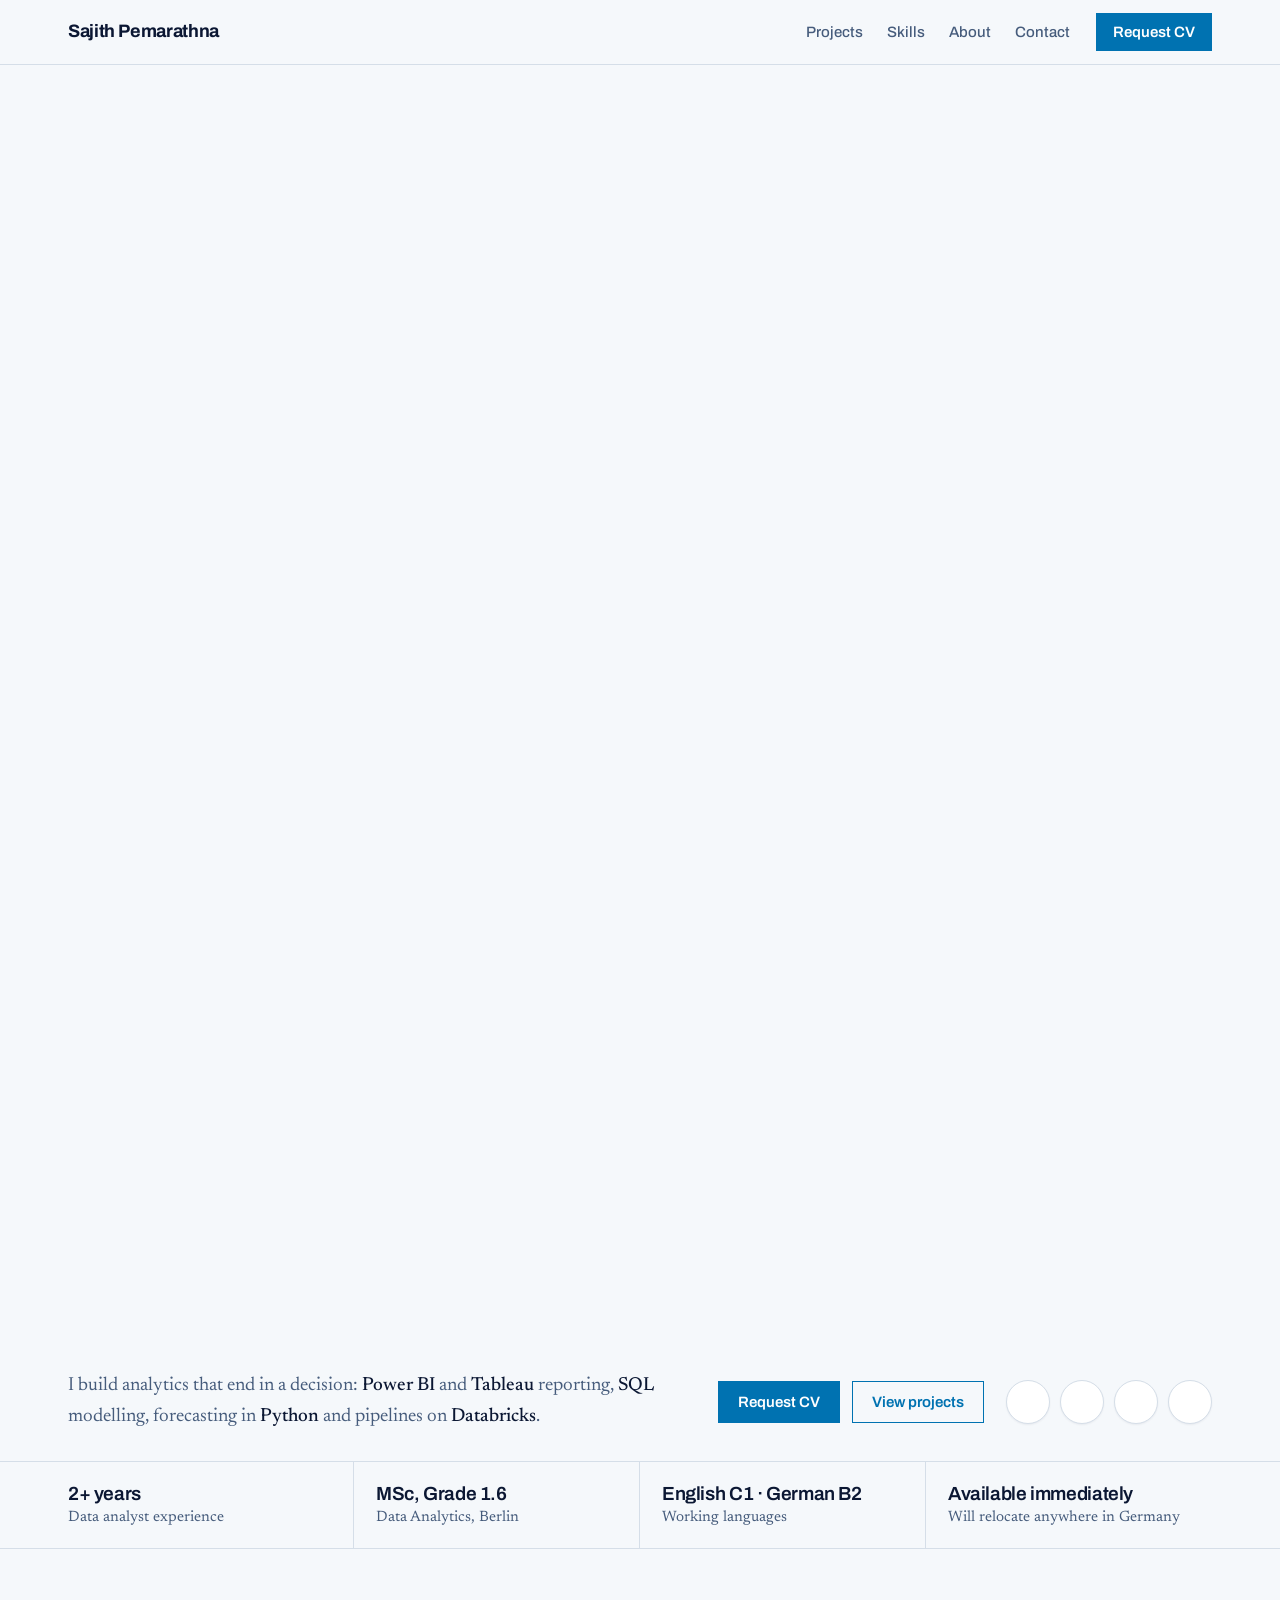
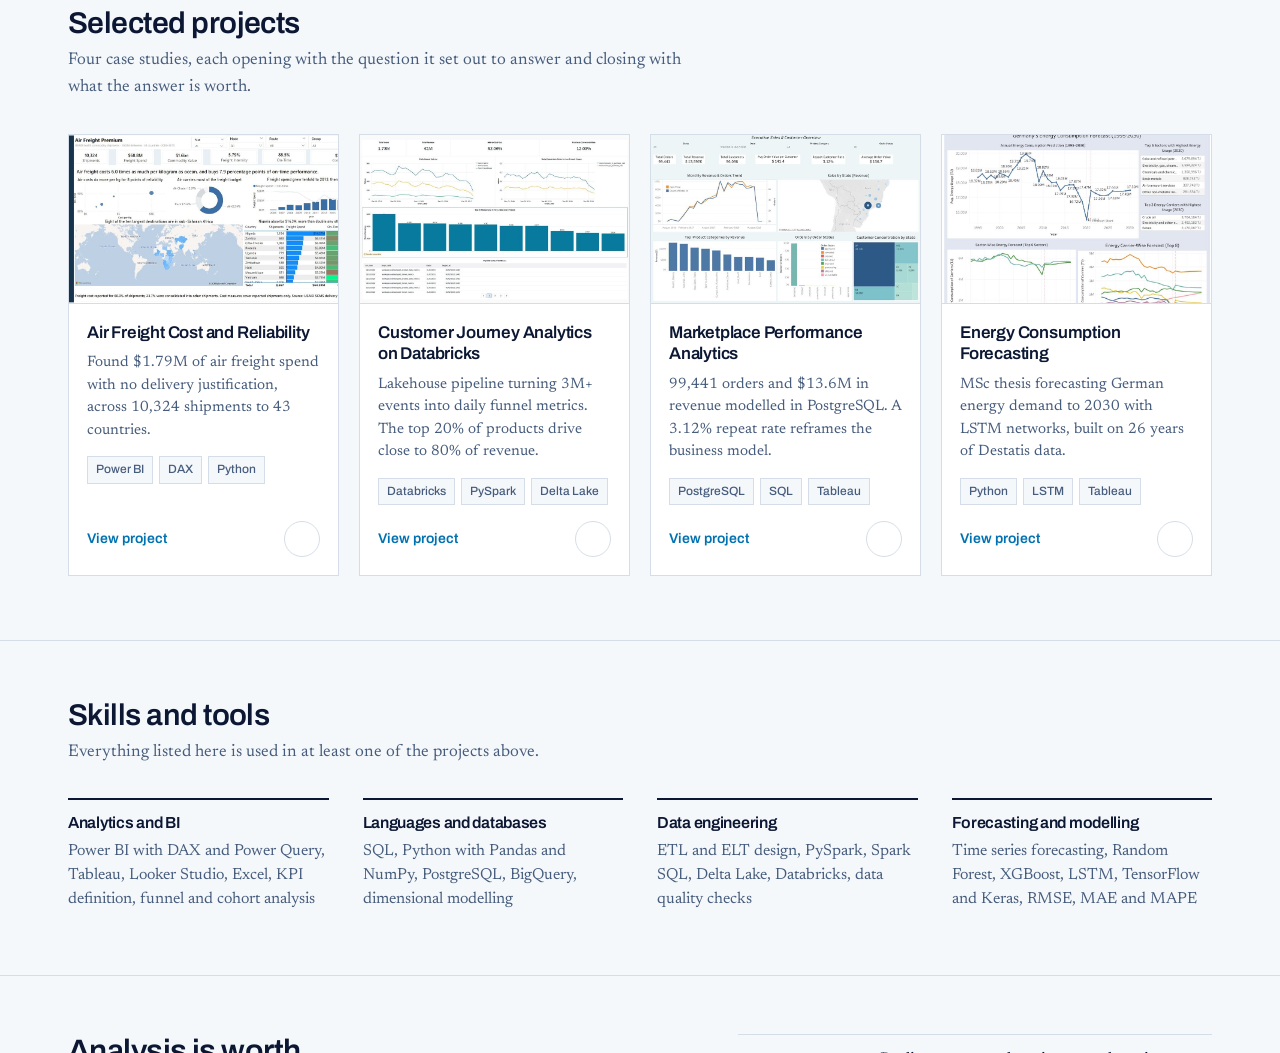
==== commit 30966cdb: "Add files via upload" ====
--- a/index.html
+++ b/index.html
@@ -28,21 +28,25 @@
   </div>
 </nav>
 
-<header class="hero">
-  <div class="wrap hero-grid">
-    <div class="hero-text">
-      <p class="hero-eyebrow">Hello, I'm</p>
-      <h1 class="hero-name">Sajith Pemarathna</h1>
-      <p class="hero-role">Data Analyst &middot; Business Intelligence &middot; Data Engineering</p>
-      <p class="hero-blurb">I build analytics that end in a decision. <strong>Power BI</strong> and <strong>Tableau</strong> reporting, <strong>SQL</strong> and dimensional modelling, forecasting in <strong>Python</strong>, and production pipelines on <strong>Databricks</strong>.</p>
+<header class="cover">
+  <picture>
+    <source media="(max-width:820px)" srcset="[data-uri]">
+    <source media="(min-width:821px)" srcset="images/cover-1280.jpg 1280w, images/cover.jpg 1916w" sizes="100vw">
+    <img class="cover-img" src="images/cover.jpg" alt="Banner for Sajith Pemarathna, Data Analyst, Data Engineer and BI Analyst" width="1916" height="821">
+  </picture>
+  <div class="wrap cover-bar">
+    <div class="cover-id">
+      <img class="avatar" src="images/avatar.jpg" alt="" width="390" height="390" loading="lazy">
+      <h1 class="cover-name">Sajith Pemarathna</h1>
+      <p class="cover-role">Data Analyst &middot; Data Engineer &middot; BI Analyst</p>
+    </div>
+    <p class="cover-blurb">I build analytics that end in a decision: <strong>Power BI</strong> and <strong>Tableau</strong> reporting, <strong>SQL</strong> modelling, forecasting in <strong>Python</strong> and pipelines on <strong>Databricks</strong>.</p>
+    <div class="cover-actions">
       <div class="hero-cta">
         <a class="btn btn-solid" href="mailto:sajiths.pemarathna@gmail.com?subject=CV%20request" data-cv-request>Request CV</a>
         <a class="btn btn-ghost" href="#work">View projects</a>
       </div>
       <div class="icons"><a class="icon-link" href="https://www.linkedin.com/in/sajith-pemarathna" aria-label="LinkedIn" title="LinkedIn"><svg viewBox="0 0 24 24" fill="currentColor" aria-hidden="true"><path d="M20.447 20.452h-3.554v-5.569c0-1.328-.027-3.037-1.852-3.037-1.853 0-2.136 1.445-2.136 2.939v5.667H9.351V9h3.414v1.561h.046c.477-.9 1.637-1.85 3.37-1.85 3.601 0 4.267 2.37 4.267 5.455v6.286zM5.337 7.433c-1.144 0-2.063-.926-2.063-2.065 0-1.138.92-2.063 2.063-2.063 1.14 0 2.064.925 2.064 2.063 0 1.139-.925 2.065-2.064 2.065zm1.782 13.019H3.555V9h3.564v11.452zM22.225 0H1.771C.792 0 0 .774 0 1.729v20.542C0 23.227.792 24 1.771 24h20.451C23.2 24 24 23.227 24 22.271V1.729C24 .774 23.2 0 22.222 0h.003z"/></svg></a><a class="icon-link" href="https://github.com/Sajithpemarathna" aria-label="GitHub" title="GitHub"><svg viewBox="0 0 24 24" fill="currentColor" aria-hidden="true"><path d="M12 .297c-6.63 0-12 5.373-12 12 0 5.303 3.438 9.8 8.205 11.385.6.113.82-.258.82-.577 0-.285-.01-1.04-.015-2.04-3.338.724-4.042-1.61-4.042-1.61C4.422 18.07 3.633 17.7 3.633 17.7c-1.087-.744.084-.729.084-.729 1.205.084 1.838 1.236 1.838 1.236 1.07 1.835 2.809 1.305 3.495.998.108-.776.417-1.305.76-1.605-2.665-.3-5.466-1.332-5.466-5.93 0-1.31.465-2.38 1.235-3.22-.135-.303-.54-1.523.105-3.176 0 0 1.005-.322 3.3 1.23.96-.267 1.98-.399 3-.405 1.02.006 2.04.138 3 .405 2.28-1.552 3.285-1.23 3.285-1.23.645 1.653.24 2.873.12 3.176.765.84 1.23 1.91 1.23 3.22 0 4.61-2.805 5.625-5.475 5.92.42.36.81 1.096.81 2.22 0 1.606-.015 2.896-.015 3.286 0 .315.21.69.825.57C20.565 22.092 24 17.592 24 12.297c0-6.627-5.373-12-12-12"/></svg></a><a class="icon-link" href="https://public.tableau.com/app/profile/sajith.pemarathna" aria-label="Tableau Public" title="Tableau Public"><svg viewBox="0 0 24 24" fill="currentColor" aria-hidden="true"><rect x="11.05" y="6" width="1.9" height="12"/><rect x="6" y="11.05" width="12" height="1.9"/><rect x="11.4" y="0.5" width="1.2" height="4.2"/><rect x="9.9" y="2" width="4.2" height="1.2"/><rect x="11.4" y="19.3" width="1.2" height="4.2"/><rect x="9.9" y="20.8" width="4.2" height="1.2"/><rect x="2" y="9.9" width="1.2" height="4.2"/><rect x="0.5" y="11.4" width="4.2" height="1.2"/><rect x="20.8" y="9.9" width="1.2" height="4.2"/><rect x="19.3" y="11.4" width="4.2" height="1.2"/><rect x="4.95" y="3.8" width="0.9" height="3.2"/><rect x="3.8" y="4.95" width="3.2" height="0.9"/><rect x="18.15" y="3.8" width="0.9" height="3.2"/><rect x="17" y="4.95" width="3.2" height="0.9"/><rect x="4.95" y="17" width="0.9" height="3.2"/><rect x="3.8" y="18.15" width="3.2" height="0.9"/><rect x="18.15" y="17" width="0.9" height="3.2"/><rect x="17" y="18.15" width="3.2" height="0.9"/></svg></a><a class="icon-link" href="mailto:sajiths.pemarathna@gmail.com" aria-label="Email" title="Email"><svg viewBox="0 0 24 24" fill="none" stroke="currentColor" stroke-width="1.8" stroke-linecap="round" stroke-linejoin="round" aria-hidden="true"><rect x="2.5" y="5" width="19" height="14" rx="1.5"/><path d="M3.2 6.3 12 12.8l8.8-6.5"/></svg></a></div>
-    </div>
-    <div class="hero-photo">
-      <img src="images/profile-hero.jpg" alt="Sajith Pemarathna" width="634" height="634">
     </div>
   </div>
 </header>
--- a/style.css
+++ b/style.css
@@ -4,16 +4,15 @@
    ============================================================ */
 
 :root{
-  --paper:#E8E9E4;
-  --paper-deep:#DFE1DB;
-  --card:#F2F3EF;
-  --hero-bg:#EDEBEC;          /* matches the backdrop of profile-hero.jpg exactly */
-  --ink:#1C2B2D;
-  --ink-soft:#4A5A5B;
-  --rule:#C3C7BE;
-  --teal:#0B6E7F;
-  --teal-dark:#08505D;
-  --oxblood:#8C2F39;
+  --paper:#F5F8FB;            /* matches the edges of cover.jpg */
+  --paper-deep:#E9EFF5;
+  --card:#FFFFFF;
+  --ink:#0B1733;              /* navy of the name in the banner */
+  --ink-soft:#465C7C;         /* slate of the banner tagline */
+  --rule:#D5DEE8;
+  --teal:#0072B1;             /* the banner's title blue; name kept so every page updates */
+  --teal-dark:#005A8C;
+  --oxblood:#A4262C;
   --measure:68ch;
 }
 
@@ -53,20 +52,36 @@
 .btn-solid:hover{background:var(--teal-dark);border-color:var(--teal-dark);color:#fff;}
 .btn-ghost{color:var(--teal);background:transparent;}
 .btn-ghost:hover{background:var(--teal);color:#fff;}
+.btn{transition:background-color .15s ease,color .15s ease,transform .15s ease,box-shadow .15s ease;}
+.btn:hover{transform:translateY(-1px);box-shadow:0 6px 14px rgba(0,114,177,.2);}
 
 /* ---------------- icon links ---------------- */
-.icons{display:flex;flex-wrap:wrap;gap:6px;}
+/* Every page's inline SVG icons are hidden and replaced with the official
+   brand logos from images/icons/, matched by each link's aria-label.
+   Changing an icon never requires editing the HTML pages. */
+.icons{display:flex;flex-wrap:wrap;gap:10px;}
 .icon-link{
-  width:42px;height:42px;display:inline-flex;align-items:center;justify-content:center;
-  color:var(--ink);border:1px solid transparent;text-decoration:none;
-}
-.icon-link svg{width:22px;height:22px;display:block;}
-.icon-link:hover{color:var(--teal);border-color:var(--rule);background:rgba(255,255,255,.35);}
+  width:44px;height:44px;display:inline-flex;align-items:center;justify-content:center;
+  background:#fff;border:1px solid var(--rule);border-radius:50%;text-decoration:none;
+  box-shadow:0 1px 2px rgba(11,23,51,.06);
+  transition:transform .18s ease,box-shadow .18s ease,border-color .18s ease;
+}
+.icon-link:hover{transform:translateY(-3px);box-shadow:0 10px 20px rgba(11,23,51,.14);border-color:#fff;}
+a[aria-label="LinkedIn"] svg,a[aria-label="GitHub"] svg,a[aria-label="Tableau Public"] svg,
+a[aria-label="Email"] svg,a[aria-label$=" on GitHub"] svg{display:none;}
+.icon-link::before,.footer-icons a::before{
+  content:"";display:block;width:22px;height:22px;
+  background-position:center;background-repeat:no-repeat;background-size:contain;
+}
+a[aria-label="LinkedIn"]::before{background-image:url("images/icons/linkedin.svg");}
+a[aria-label="GitHub"]::before,a[aria-label$=" on GitHub"]::before{background-image:url("images/icons/github.svg");}
+a[aria-label="Tableau Public"]::before{background-image:url("images/icons/tableau.svg");}
+a[aria-label="Email"]::before{background-image:url("images/icons/gmail.svg");}
 
 /* ---------------- navigation ---------------- */
 .nav{
   position:sticky;top:0;z-index:50;
-  background:rgba(232,233,228,.95);
+  background:rgba(245,248,251,.95);
   backdrop-filter:saturate(1.2) blur(8px);
   border-bottom:1px solid var(--rule);
 }
@@ -81,34 +96,25 @@
 .nav-links a:hover,.nav-links a[aria-current="page"]{color:var(--teal);}
 .nav .btn{padding:9px 16px;}
 
-/* ---------------- hero with full photo ---------------- */
-.hero{background:var(--hero-bg);border-bottom:1px solid var(--rule);overflow:hidden;}
-.hero-grid{
-  display:grid;grid-template-columns:minmax(0,1.08fr) minmax(0,1fr);
-  gap:0 40px;align-items:end;min-height:470px;
-}
-.hero-text{padding:64px 0 60px;align-self:center;}
-.hero-eyebrow{font-size:21px;color:var(--ink-soft);margin:0 0 2px;}
-.hero-name{
+/* ---------------- cover banner hero ---------------- */
+.cover{position:relative;background:var(--paper);border-bottom:1px solid var(--rule);}
+.cover-img{display:block;width:100%;height:auto;}
+.cover-bar{
+  display:flex;flex-wrap:wrap;align-items:center;justify-content:space-between;
+  gap:18px 40px;padding-top:26px;padding-bottom:28px;
+}
+/* on desktop the name is already in the banner, so the text version is for screen readers only */
+.cover-id{position:absolute;width:1px;height:1px;margin:-1px;padding:0;overflow:hidden;clip:rect(0 0 0 0);white-space:nowrap;border:0;}
+.avatar{display:none;}
+.cover-name{
   font-family:"Archivo","Helvetica Neue",Arial,sans-serif;font-weight:700;
-  font-size:clamp(40px,5.6vw,66px);line-height:1.02;
-  letter-spacing:-0.035em;margin:0 0 12px;
-}
-.hero-role{
-  font-family:"Archivo","Helvetica Neue",Arial,sans-serif;font-weight:500;
-  font-size:clamp(17px,1.9vw,21px);letter-spacing:-0.01em;
-  color:var(--teal);margin:0 0 22px;
-}
-.hero-blurb{font-size:19px;color:var(--ink-soft);max-width:52ch;margin:0 0 28px;}
-.hero-blurb strong{color:var(--ink);font-weight:500;}
-.hero-cta{display:flex;flex-wrap:wrap;gap:12px;margin-bottom:20px;}
-.hero-photo{align-self:end;justify-self:end;line-height:0;}
-.hero-photo img{
-  display:block;height:clamp(320px,37vw,450px);width:auto;max-width:100%;
-  object-fit:contain;object-position:bottom right;
-  -webkit-mask-image:linear-gradient(to right,transparent 0,#000 16%,#000 84%,transparent 100%);
-          mask-image:linear-gradient(to right,transparent 0,#000 16%,#000 84%,transparent 100%);
-}
+  font-size:34px;line-height:1.05;letter-spacing:-0.03em;margin:0 0 6px;
+}
+.cover-role{font-family:"Archivo","Helvetica Neue",Arial,sans-serif;font-weight:500;font-size:17px;color:var(--teal);margin:0;}
+.cover-blurb{flex:1 1 440px;font-size:19px;color:var(--ink-soft);margin:0;max-width:60ch;}
+.cover-blurb strong{color:var(--ink);font-weight:500;}
+.cover-actions{display:flex;flex-wrap:wrap;align-items:center;gap:14px 22px;}
+.hero-cta{display:flex;flex-wrap:wrap;gap:12px;}
 
 /* ---------------- facts strip ---------------- */
 .facts-strip{border-bottom:1px solid var(--rule);}
@@ -130,8 +136,11 @@
 
 /* ---------------- project cards, one row ---------------- */
 .cards{display:grid;grid-template-columns:repeat(4,minmax(0,1fr));gap:20px;}
-.card{background:var(--card);border:1px solid var(--rule);display:flex;flex-direction:column;}
-.card:hover{border-color:var(--ink-soft);}
+.card{
+  background:var(--card);border:1px solid var(--rule);display:flex;flex-direction:column;
+  transition:transform .2s ease,box-shadow .2s ease,border-color .2s ease;
+}
+.card:hover{transform:translateY(-4px);box-shadow:0 14px 30px rgba(11,23,51,.12);border-color:#C2CFDC;}
 .card-thumb{display:block;border-bottom:1px solid var(--rule);overflow:hidden;}
 .card-thumb img{width:100%;height:auto;aspect-ratio:16/10;object-fit:cover;object-position:top left;display:block;background:var(--paper-deep);}
 .card-body{padding:18px 18px 18px;display:flex;flex-direction:column;flex:1;}
@@ -147,8 +156,8 @@
 .card-foot{margin-top:auto;display:flex;align-items:center;justify-content:space-between;gap:10px;}
 .card-foot .view{font-family:"Archivo","Helvetica Neue",Arial,sans-serif;font-size:14px;font-weight:600;text-decoration:none;}
 .card-foot .view:hover{text-decoration:underline;}
-.card-foot .icon-link{width:34px;height:34px;}
-.card-foot .icon-link svg{width:19px;height:19px;}
+.card-foot .icon-link{width:36px;height:36px;box-shadow:none;}
+.card-foot .icon-link::before{width:19px;height:19px;}
 
 /* ---------------- skills, one row ---------------- */
 .skills{display:grid;grid-template-columns:repeat(4,minmax(0,1fr));gap:0 34px;}
@@ -169,30 +178,34 @@
 .facts dd{margin:0;}
 
 /* ---------------- footer ---------------- */
-.site-footer{background:var(--ink);color:var(--paper);padding:56px 0 34px;}
+.site-footer{background:var(--ink);color:#fff;padding:56px 0 34px;}
 .site-footer h2{font-size:clamp(24px,2.8vw,30px);margin:0 0 12px;color:#fff;}
-.site-footer p{color:#B8C2C0;max-width:54ch;font-size:18px;}
+.site-footer p{color:#B9C6D8;max-width:54ch;font-size:18px;}
 .footer-grid{display:grid;grid-template-columns:minmax(0,1.2fr) minmax(0,1fr);gap:32px 54px;align-items:center;}
-.footer-icons{display:flex;flex-wrap:wrap;gap:10px 30px;justify-content:flex-end;}
+.footer-icons{display:flex;flex-wrap:wrap;gap:12px 26px;justify-content:flex-end;}
 .footer-icons a{
   display:flex;flex-direction:column;align-items:center;gap:8px;
   color:#fff;text-decoration:none;font-family:"Archivo","Helvetica Neue",Arial,sans-serif;font-size:13px;font-weight:500;
 }
-.footer-icons a svg{width:26px;height:26px;display:block;}
-.footer-icons a span{color:#B8C2C0;}
+.footer-icons a::before{
+  width:50px;height:50px;border-radius:50%;background-color:#fff;background-size:24px 24px;
+  box-shadow:0 2px 6px rgba(0,0,0,.2);transition:transform .18s ease,box-shadow .18s ease;
+}
+.footer-icons a:hover::before{transform:translateY(-3px);box-shadow:0 12px 24px rgba(0,0,0,.38);}
+.footer-icons a span{color:#B9C6D8;}
 .footer-icons a:hover span{color:#fff;}
 .footer-base{
-  border-top:1px solid #334244;margin-top:40px;padding-top:18px;
-  font-size:14px;color:#8C9A99;display:flex;flex-wrap:wrap;gap:10px 28px;justify-content:space-between;
+  border-top:1px solid #22324F;margin-top:40px;padding-top:18px;
+  font-size:14px;color:#8FA0B8;display:flex;flex-wrap:wrap;gap:10px 28px;justify-content:space-between;
 }
 
 /* ---------------- CV request dialog ---------------- */
 .cv-dialog{
   border:1px solid var(--rule);padding:0;width:min(470px,calc(100vw - 32px));
   background:var(--paper);color:var(--ink);
-  box-shadow:0 24px 60px rgba(28,43,45,.28);
-}
-.cv-dialog::backdrop{background:rgba(28,43,45,.55);}
+  box-shadow:0 24px 60px rgba(11,23,51,.28);
+}
+.cv-dialog::backdrop{background:rgba(11,23,51,.55);}
 .cv-inner{padding:30px 30px 28px;}
 .cv-dialog h2{font-size:24px;margin:0 0 8px;}
 .cv-dialog .cv-lead{font-size:17px;color:var(--ink-soft);margin:0 0 22px;}
@@ -302,10 +315,15 @@
   body{font-size:18px;}
   .wrap{padding-left:20px;padding-right:20px;}
   .nav-links{display:none;}
-  .hero-grid{grid-template-columns:1fr;min-height:0;}
-  .hero-text{padding:40px 0 18px;}
-  .hero-photo{justify-self:center;}
-  .hero-photo img{height:280px;}
+  .cover-img{display:none;}
+  .cover-bar{display:block;padding-top:34px;padding-bottom:30px;}
+  .cover-id{position:static;width:auto;height:auto;margin:0 0 18px;overflow:visible;clip:auto;white-space:normal;}
+  .avatar{
+    display:block;width:128px;height:128px;border-radius:50%;object-fit:cover;
+    border:4px solid #fff;box-shadow:0 0 0 1px var(--rule),0 10px 24px rgba(11,23,51,.12);margin:0 0 18px;
+  }
+  .cover-blurb{margin:0 0 20px;font-size:18px;}
+  .cover-actions{gap:16px;}
   .facts-strip .wrap{grid-template-columns:repeat(2,1fr);}
   .facts-strip .wrap > div{padding:16px 14px 16px 0;}
   .facts-strip .wrap > div + div{padding-left:0;}
@@ -324,3 +342,11 @@
   .cards,.skills{grid-template-columns:1fr;}
   .nav .btn{padding:8px 12px;font-size:14px;}
 }
+
+@media (prefers-reduced-motion:reduce){
+  .card,.icon-link,.btn,.footer-icons a::before{transition:none;}
+  .card:hover,.icon-link:hover,.btn:hover,.footer-icons a:hover::before{transform:none;}
+}
+
+/* anchor jumps land below the sticky nav instead of under it */
+[id]{scroll-margin-top:72px;}
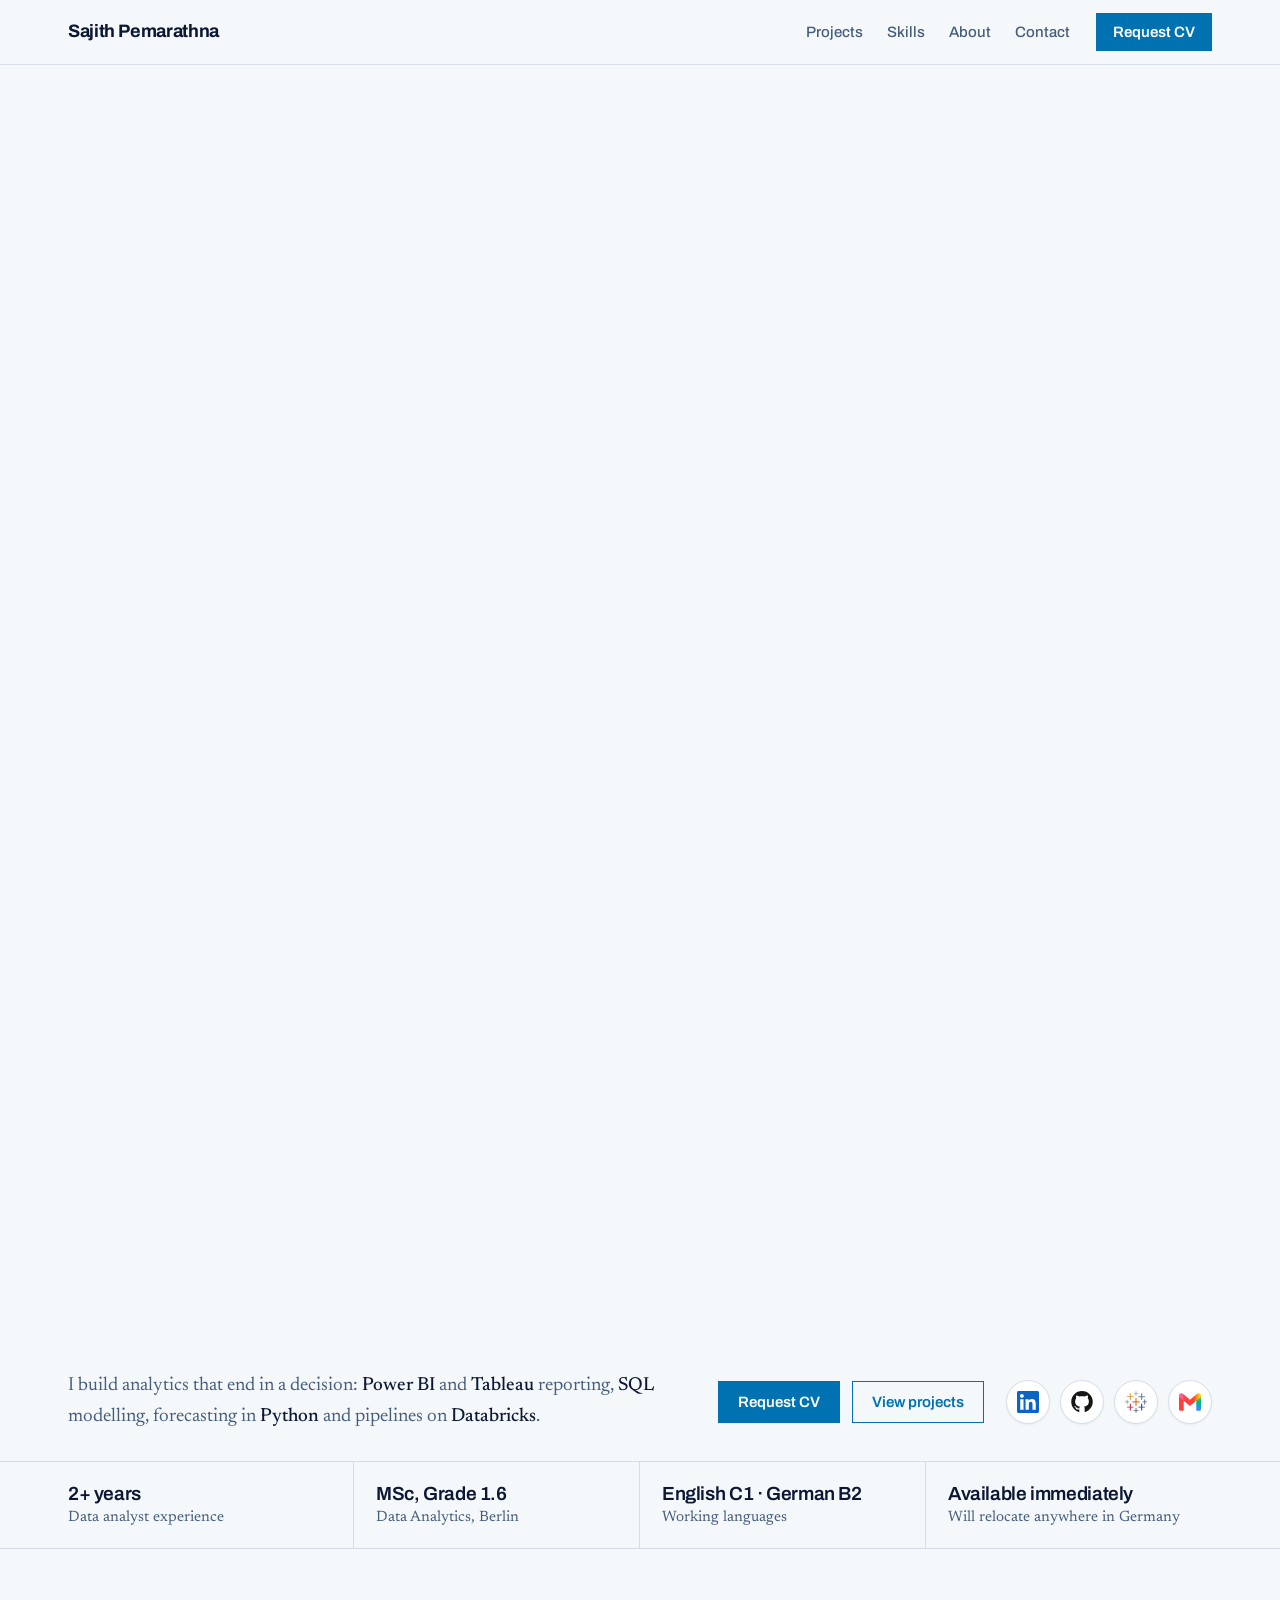
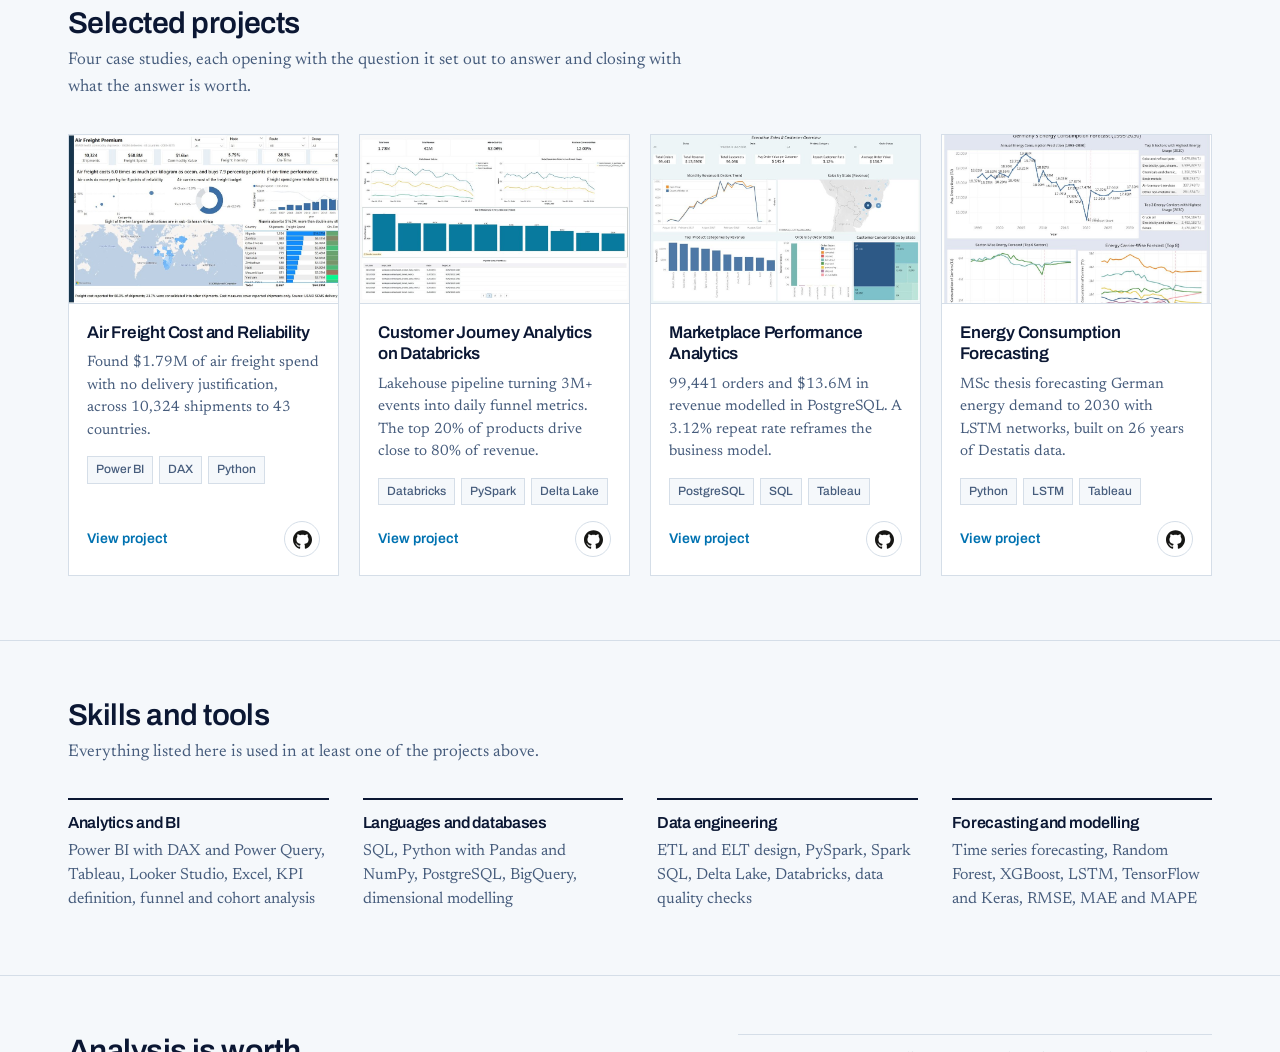
==== commit d6ee75d8: "Add files via upload" ====
--- a/index.html
+++ b/index.html
@@ -8,7 +8,7 @@
 <link rel="preconnect" href="https://fonts.googleapis.com">
 <link rel="preconnect" href="https://fonts.gstatic.com" crossorigin>
 <link href="https://fonts.googleapis.com/css2?family=Archivo:wght@400;500;600;700&amp;family=Newsreader:ital,opsz,wght@0,6..72,300;0,6..72,400;0,6..72,500;1,6..72,400&amp;display=swap" rel="stylesheet">
-<link rel="stylesheet" href="style.css">
+<link rel="stylesheet" href="style.css?v=5">
 </head>
 
 <body>
@@ -172,6 +172,6 @@
   </div>
 </footer>
 
-<script src="cv-request.js"></script>
+<script src="cv-request.js?v=5"></script>
 </body>
 </html>
